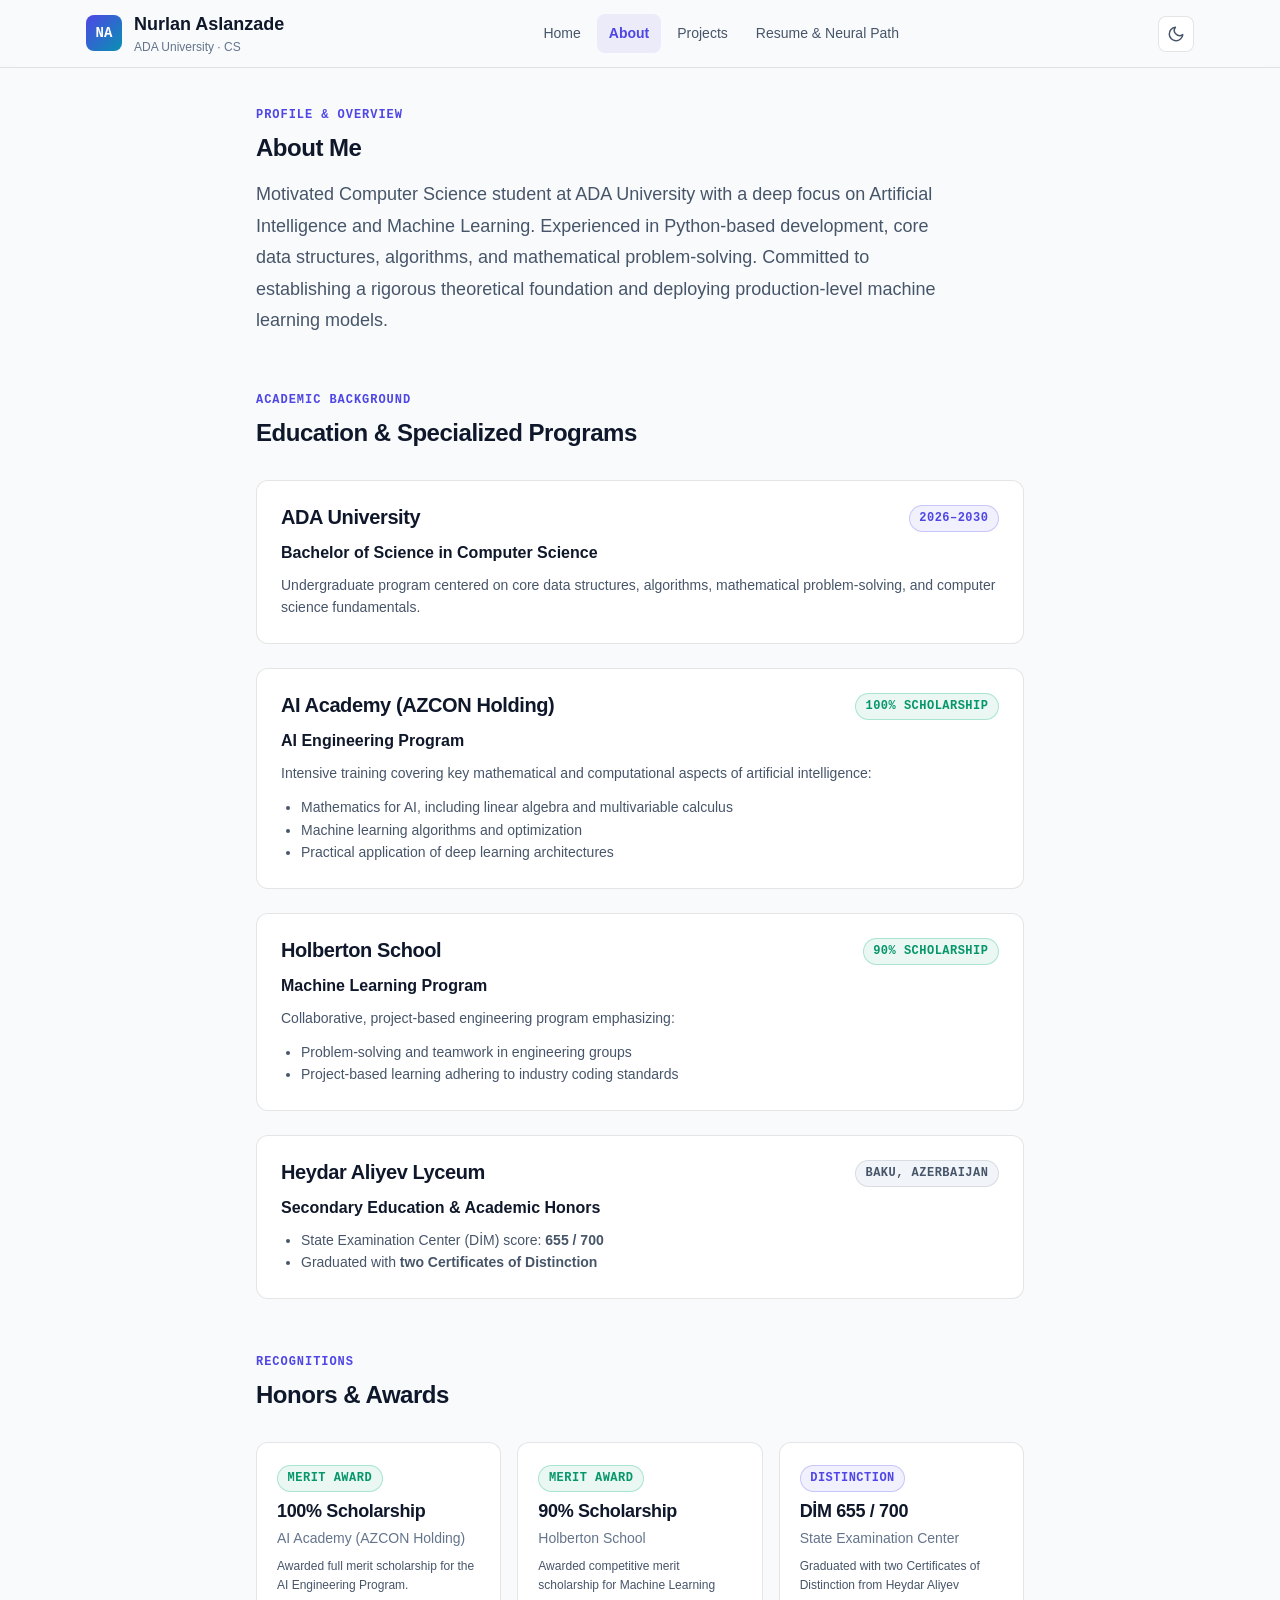
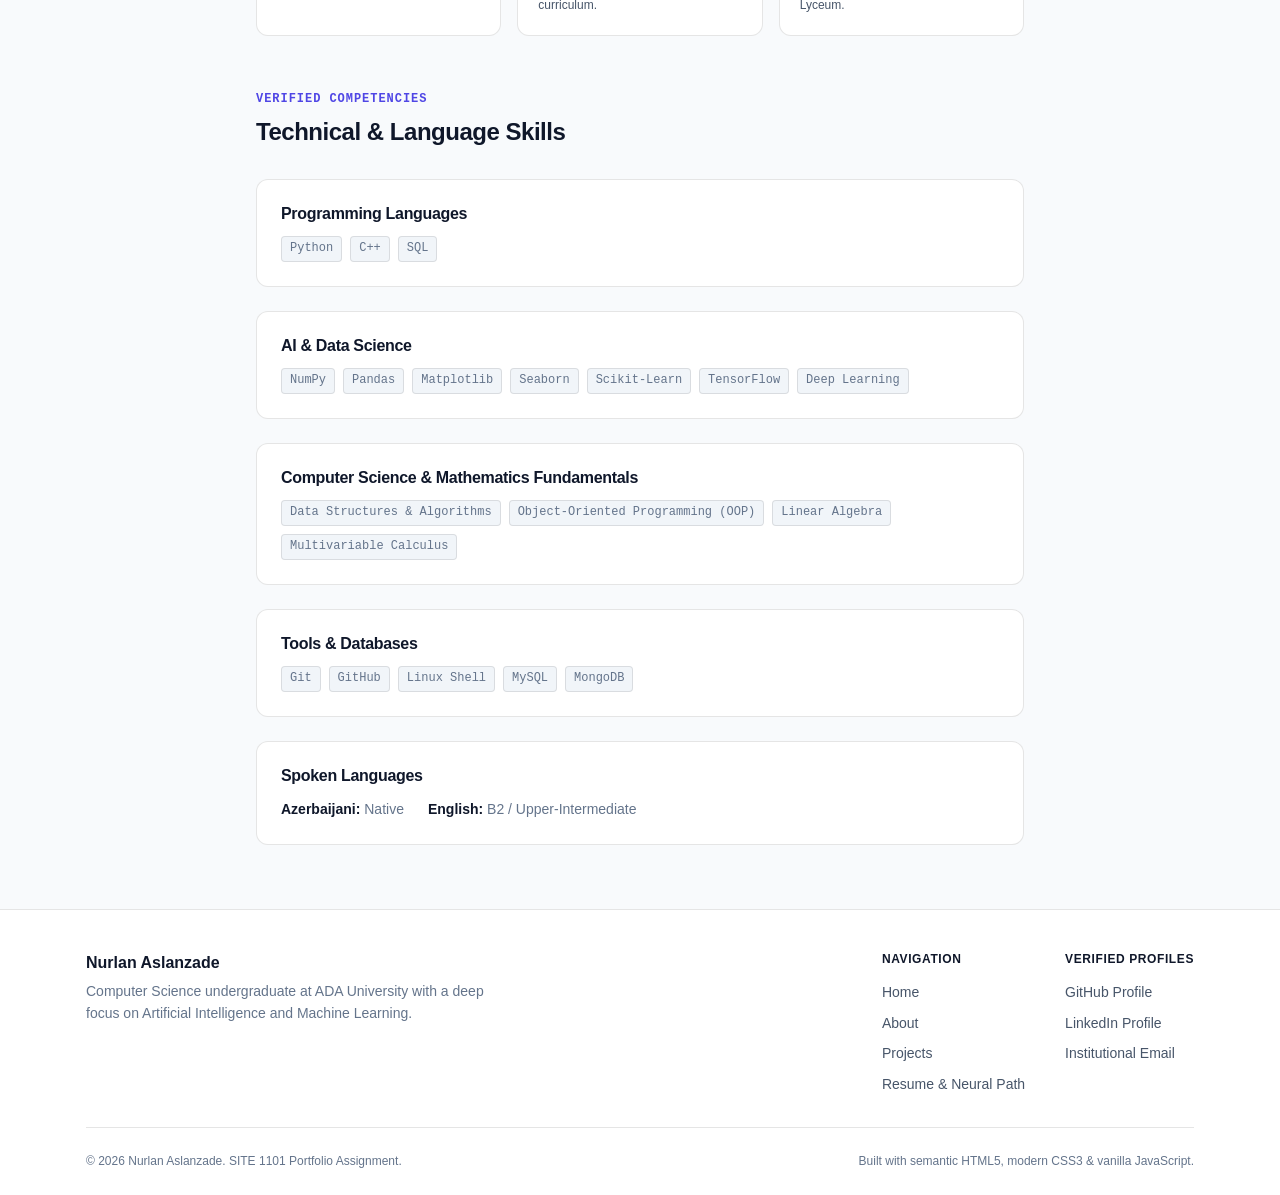
==== about.html @ 22815654 "feat(milestone-1): scaffold project architecture, design tokens, data modules, and accessible resume" ====
<!DOCTYPE html>
<html lang="en">
<head>
  <meta charset="UTF-8">
  <meta name="viewport" content="width=device-width, initial-scale=1.0">
  <meta name="description" content="Academic background, education, scholarships, and skills of Nurlan Aslanzade - Computer Science Student at ADA University.">
  <title>About | Nurlan Aslanzade</title>

  <!-- Core Stylesheets -->
  <link rel="stylesheet" href="./assets/css/variables.css">
  <link rel="stylesheet" href="./assets/css/reset.css">
  <link rel="stylesheet" href="./assets/css/global.css">
  <link rel="stylesheet" href="./assets/css/components.css">
  <link rel="stylesheet" href="./assets/css/responsive.css">
</head>
<body>
  <a href="#main-content" class="skip-link">Skip to main content</a>

  <!-- Global Header -->
  <header class="site-header">
    <div class="container header-inner">
      <a href="./index.html" class="brand-link" aria-label="Nurlan Aslanzade Home">
        <span class="brand-monogram" aria-hidden="true">NA</span>
        <div class="brand-meta">
          <span>Nurlan Aslanzade</span>
          <span class="brand-title">ADA University · CS</span>
        </div>
      </a>

      <nav id="site-nav" class="site-nav" aria-label="Primary navigation">
        <ul class="nav-list">
          <li><a href="./index.html" class="nav-link">Home</a></li>
          <li><a href="./about.html" class="nav-link">About</a></li>
          <li><a href="./projects.html" class="nav-link">Projects</a></li>
          <li><a href="./resume-game.html" class="nav-link">Resume & Neural Path</a></li>
        </ul>
      </nav>

      <div class="header-actions">
        <button id="theme-toggle" class="icon-btn" aria-label="Switch to light theme" title="Switch theme">
          <svg width="18" height="18" viewBox="0 0 24 24" fill="none" stroke="currentColor" stroke-width="2" stroke-linecap="round" stroke-linejoin="round" aria-hidden="true"><circle cx="12" cy="12" r="5"></circle><line x1="12" y1="1" x2="12" y2="3"></line><line x1="12" y1="21" x2="12" y2="23"></line><line x1="4.22" y1="4.22" x2="5.64" y2="5.64"></line><line x1="18.36" y1="18.36" x2="19.78" y2="19.78"></line><line x1="1" y1="12" x2="3" y2="12"></line><line x1="21" y1="12" x2="23" y2="12"></line><line x1="4.22" y1="19.78" x2="5.64" y2="18.36"></line><line x1="18.36" y1="5.64" x2="19.78" y2="4.22"></line></svg>
        </button>
        <button id="nav-toggle" class="icon-btn nav-toggle" aria-expanded="false" aria-controls="site-nav" aria-label="Toggle navigation menu">
          <svg width="20" height="20" viewBox="0 0 24 24" fill="none" stroke="currentColor" stroke-width="2" stroke-linecap="round" stroke-linejoin="round" aria-hidden="true"><line x1="3" y1="12" x2="21" y2="12"></line><line x1="3" y1="6" x2="21" y2="6"></line><line x1="3" y1="18" x2="21" y2="18"></line></svg>
        </button>
      </div>
    </div>
  </header>

  <!-- Main Content -->
  <main id="main-content" class="page-main">
    <div class="container container-narrow">

      <!-- Section: Biography & Narrative -->
      <section class="section-header">
        <span class="section-tag">Profile &amp; Overview</span>
        <h1 class="section-title">About Me</h1>
        <p class="section-desc" style="font-size: var(--font-size-lg); line-height: var(--line-height-relaxed); margin-top: var(--space-4);">
          Motivated Computer Science student at ADA University with a deep focus on Artificial Intelligence and Machine Learning. Experienced in Python-based development, core data structures, algorithms, and mathematical problem-solving. Committed to establishing a rigorous theoretical foundation and deploying production-level machine learning models.
        </p>
      </section>

      <!-- Section: Education -->
      <section style="margin-top: var(--space-12);">
        <div class="section-header">
          <span class="section-tag">Academic Background</span>
          <h2 class="section-title">Education &amp; Specialized Programs</h2>
        </div>

        <div style="display: flex; flex-direction: column; gap: var(--space-6);">

          <article class="card">
            <div style="display: flex; justify-content: space-between; align-items: flex-start; flex-wrap: wrap; gap: var(--space-2); margin-bottom: var(--space-2);">
              <h3 style="font-size: var(--font-size-xl);">ADA University</h3>
              <span class="badge badge-accent">2026–2030</span>
            </div>
            <p style="color: var(--color-text-primary); font-weight: 600; margin-bottom: var(--space-2);">
              Bachelor of Science in Computer Science
            </p>
            <p style="font-size: var(--font-size-sm);">
              Undergraduate program centered on core data structures, algorithms, mathematical problem-solving, and computer science fundamentals.
            </p>
          </article>

          <article class="card">
            <div style="display: flex; justify-content: space-between; align-items: flex-start; flex-wrap: wrap; gap: var(--space-2); margin-bottom: var(--space-2);">
              <h3 style="font-size: var(--font-size-xl);">AI Academy (AZCON Holding)</h3>
              <span class="badge badge-success">100% Scholarship</span>
            </div>
            <p style="color: var(--color-text-primary); font-weight: 600; margin-bottom: var(--space-2);">
              AI Engineering Program
            </p>
            <p style="font-size: var(--font-size-sm); margin-bottom: var(--space-3);">
              Intensive training covering key mathematical and computational aspects of artificial intelligence:
            </p>
            <ul style="padding-left: var(--space-5); list-style: disc; font-size: var(--font-size-sm); color: var(--color-text-secondary); line-height: 1.6;">
              <li>Mathematics for AI, including linear algebra and multivariable calculus</li>
              <li>Machine learning algorithms and optimization</li>
              <li>Practical application of deep learning architectures</li>
            </ul>
          </article>

          <article class="card">
            <div style="display: flex; justify-content: space-between; align-items: flex-start; flex-wrap: wrap; gap: var(--space-2); margin-bottom: var(--space-2);">
              <h3 style="font-size: var(--font-size-xl);">Holberton School</h3>
              <span class="badge badge-success">90% Scholarship</span>
            </div>
            <p style="color: var(--color-text-primary); font-weight: 600; margin-bottom: var(--space-2);">
              Machine Learning Program
            </p>
            <p style="font-size: var(--font-size-sm); margin-bottom: var(--space-3);">
              Collaborative, project-based engineering program emphasizing:
            </p>
            <ul style="padding-left: var(--space-5); list-style: disc; font-size: var(--font-size-sm); color: var(--color-text-secondary); line-height: 1.6;">
              <li>Problem-solving and teamwork in engineering groups</li>
              <li>Project-based learning adhering to industry coding standards</li>
            </ul>
          </article>

          <article class="card">
            <div style="display: flex; justify-content: space-between; align-items: flex-start; flex-wrap: wrap; gap: var(--space-2); margin-bottom: var(--space-2);">
              <h3 style="font-size: var(--font-size-xl);">Heydar Aliyev Lyceum</h3>
              <span class="badge">Baku, Azerbaijan</span>
            </div>
            <p style="color: var(--color-text-primary); font-weight: 600; margin-bottom: var(--space-2);">
              Secondary Education &amp; Academic Honors
            </p>
            <ul style="padding-left: var(--space-5); list-style: disc; font-size: var(--font-size-sm); color: var(--color-text-secondary); line-height: 1.6;">
              <li>State Examination Center (DİM) score: <strong>655 / 700</strong></li>
              <li>Graduated with <strong>two Certificates of Distinction</strong></li>
            </ul>
          </article>

        </div>
      </section>

      <!-- Section: Honors & Awards -->
      <section id="honors" style="margin-top: var(--space-12);">
        <div class="section-header">
          <span class="section-tag">Recognitions</span>
          <h2 class="section-title">Honors &amp; Awards</h2>
        </div>

        <div style="display: grid; grid-template-columns: repeat(auto-fit, minmax(240px, 1fr)); gap: var(--space-4);">
          
          <div class="card" style="padding: var(--space-5);">
            <span class="badge badge-success" style="margin-bottom: var(--space-2);">Merit Award</span>
            <h4 style="margin-bottom: var(--space-1);">100% Scholarship</h4>
            <p style="font-size: var(--font-size-sm); color: var(--color-text-muted);">AI Academy (AZCON Holding)</p>
            <p style="font-size: var(--font-size-xs); margin-top: var(--space-2);">Awarded full merit scholarship for the AI Engineering Program.</p>
          </div>

          <div class="card" style="padding: var(--space-5);">
            <span class="badge badge-success" style="margin-bottom: var(--space-2);">Merit Award</span>
            <h4 style="margin-bottom: var(--space-1);">90% Scholarship</h4>
            <p style="font-size: var(--font-size-sm); color: var(--color-text-muted);">Holberton School</p>
            <p style="font-size: var(--font-size-xs); margin-top: var(--space-2);">Awarded competitive merit scholarship for Machine Learning curriculum.</p>
          </div>

          <div class="card" style="padding: var(--space-5);">
            <span class="badge badge-accent" style="margin-bottom: var(--space-2);">Distinction</span>
            <h4 style="margin-bottom: var(--space-1);">DİM 655 / 700</h4>
            <p style="font-size: var(--font-size-sm); color: var(--color-text-muted);">State Examination Center</p>
            <p style="font-size: var(--font-size-xs); margin-top: var(--space-2);">Graduated with two Certificates of Distinction from Heydar Aliyev Lyceum.</p>
          </div>

        </div>
      </section>

      <!-- Section: Technical Skills -->
      <section style="margin-top: var(--space-12);">
        <div class="section-header">
          <span class="section-tag">Verified Competencies</span>
          <h2 class="section-title">Technical &amp; Language Skills</h2>
        </div>

        <div style="display: flex; flex-direction: column; gap: var(--space-6);">

          <div class="card">
            <h4 style="margin-bottom: var(--space-3); font-size: var(--font-size-base);">Programming Languages</h4>
            <div class="tag-list">
              <span class="tech-tag">Python</span>
              <span class="tech-tag">C++</span>
              <span class="tech-tag">SQL</span>
            </div>
          </div>

          <div class="card">
            <h4 style="margin-bottom: var(--space-3); font-size: var(--font-size-base);">AI &amp; Data Science</h4>
            <div class="tag-list">
              <span class="tech-tag">NumPy</span>
              <span class="tech-tag">Pandas</span>
              <span class="tech-tag">Matplotlib</span>
              <span class="tech-tag">Seaborn</span>
              <span class="tech-tag">Scikit-Learn</span>
              <span class="tech-tag">TensorFlow</span>
              <span class="tech-tag">Deep Learning</span>
            </div>
          </div>

          <div class="card">
            <h4 style="margin-bottom: var(--space-3); font-size: var(--font-size-base);">Computer Science &amp; Mathematics Fundamentals</h4>
            <div class="tag-list">
              <span class="tech-tag">Data Structures &amp; Algorithms</span>
              <span class="tech-tag">Object-Oriented Programming (OOP)</span>
              <span class="tech-tag">Linear Algebra</span>
              <span class="tech-tag">Multivariable Calculus</span>
            </div>
          </div>

          <div class="card">
            <h4 style="margin-bottom: var(--space-3); font-size: var(--font-size-base);">Tools &amp; Databases</h4>
            <div class="tag-list">
              <span class="tech-tag">Git</span>
              <span class="tech-tag">GitHub</span>
              <span class="tech-tag">Linux Shell</span>
              <span class="tech-tag">MySQL</span>
              <span class="tech-tag">MongoDB</span>
            </div>
          </div>

          <div class="card">
            <h4 style="margin-bottom: var(--space-3); font-size: var(--font-size-base);">Spoken Languages</h4>
            <div style="display: flex; gap: var(--space-6); flex-wrap: wrap; font-size: var(--font-size-sm);">
              <div>
                <strong>Azerbaijani:</strong> <span style="color: var(--color-text-muted);">Native</span>
              </div>
              <div>
                <strong>English:</strong> <span style="color: var(--color-text-muted);">B2 / Upper-Intermediate</span>
              </div>
            </div>
          </div>

        </div>
      </section>

    </div>
  </main>

  <!-- Global Footer -->
  <footer class="site-footer">
    <div class="container footer-inner">
      <div class="footer-top">
        <div class="footer-info">
          <div class="footer-author">Nurlan Aslanzade</div>
          <p class="footer-desc">
            Computer Science undergraduate at ADA University with a deep focus on Artificial Intelligence and Machine Learning.
          </p>
        </div>

        <div class="footer-links-group">
          <div>
            <div class="footer-heading">Navigation</div>
            <ul class="footer-links-list">
              <li><a href="./index.html" class="footer-link">Home</a></li>
              <li><a href="./about.html" class="footer-link">About</a></li>
              <li><a href="./projects.html" class="footer-link">Projects</a></li>
              <li><a href="./resume-game.html" class="footer-link">Resume & Neural Path</a></li>
            </ul>
          </div>

          <div>
            <div class="footer-heading">Verified Profiles</div>
            <ul class="footer-links-list">
              <li><a href="https://github.com/NurlanAslnzade" target="_blank" rel="noopener noreferrer" class="footer-link">GitHub Profile</a></li>
              <li><a href="https://linkedin.com/in/nurlanaslanzada/" target="_blank" rel="noopener noreferrer" class="footer-link">LinkedIn Profile</a></li>
              <li><a href="mailto:naslanzada27244@ada.edu.az" class="footer-link">Institutional Email</a></li>
            </ul>
          </div>
        </div>
      </div>

      <div class="footer-bottom">
        <div>
          &copy; <span id="current-year"></span> Nurlan Aslanzade. SITE 1101 Portfolio Assignment.
        </div>
        <div>
          Built with semantic HTML5, modern CSS3 &amp; vanilla JavaScript.
        </div>
      </div>
    </div>
  </footer>

  <!-- Core Scripts -->
  <script type="module" src="./assets/js/main.js"></script>
</body>
</html>
---- assets/css/variables.css ----
/**
 * variables.css - Design Tokens & Theme Variables
 * Personal Portfolio - Nurlan Aslanzade (SITE 1101)
 */

:root {
  /* Color Palette - Dark Theme (Default) */
  --color-bg: #0B0F19;
  --color-surface: #111827;
  --color-surface-elevated: #1F2937;
  --color-surface-hover: #283347;
  --color-border: rgba(255, 255, 255, 0.08);
  --color-border-hover: rgba(255, 255, 255, 0.2);

  --color-text-primary: #F9FAFB;
  --color-text-secondary: #9CA3AF;
  --color-text-muted: #6B7280;

  --color-accent: #6366F1;
  --color-accent-hover: #4F46E5;
  --color-accent-subtle: rgba(99, 102, 241, 0.12);
  --color-accent-glow: rgba(99, 102, 241, 0.25);

  --color-cyan: #06B6D4;
  --color-cyan-subtle: rgba(6, 182, 212, 0.12);

  --color-success: #10B981;
  --color-success-subtle: rgba(16, 185, 129, 0.12);

  --color-warning: #F59E0B;
  --color-warning-subtle: rgba(245, 158, 11, 0.12);

  /* Typography System */
  --font-sans: -apple-system, BlinkMacSystemFont, "Segoe UI", Roboto, "Helvetica Neue", Arial, sans-serif;
  --font-mono: ui-monospace, SFMono-Regular, "SF Mono", Menlo, Consolas, "Liberation Mono", monospace;

  --font-size-xs: 0.75rem;    /* 12px */
  --font-size-sm: 0.875rem;   /* 14px */
  --font-size-base: 1rem;     /* 16px */
  --font-size-lg: 1.125rem;   /* 18px */
  --font-size-xl: 1.25rem;    /* 20px */
  --font-size-2xl: 1.5rem;    /* 24px */
  --font-size-3xl: 1.875rem;  /* 30px */
  --font-size-hero: clamp(2rem, 4vw + 1rem, 3.25rem);

  --line-height-tight: 1.25;
  --line-height-normal: 1.6;
  --line-height-relaxed: 1.75;

  /* Spacing Scale */
  --space-1: 0.25rem;
  --space-2: 0.5rem;
  --space-3: 0.75rem;
  --space-4: 1rem;
  --space-5: 1.25rem;
  --space-6: 1.5rem;
  --space-8: 2rem;
  --space-10: 2.5rem;
  --space-12: 3rem;
  --space-16: 4rem;

  /* Layout Boundaries */
  --container-max-width: 1140px;
  --container-narrow-width: 800px;
  --header-height: 4.25rem;

  /* Borders & Radius */
  --radius-sm: 4px;
  --radius-md: 8px;
  --radius-lg: 12px;
  --radius-full: 9999px;

  /* Shadows & Elevations */
  --shadow-sm: 0 1px 2px 0 rgba(0, 0, 0, 0.3);
  --shadow-md: 0 4px 6px -1px rgba(0, 0, 0, 0.4), 0 2px 4px -2px rgba(0, 0, 0, 0.3);
  --shadow-lg: 0 10px 15px -3px rgba(0, 0, 0, 0.5), 0 4px 6px -4px rgba(0, 0, 0, 0.4);

  /* Transitions */
  --transition-fast: 150ms ease;
  --transition-normal: 250ms ease;

  /* Accessibility Focus Ring */
  --focus-ring: 2px solid var(--color-accent);
  --focus-ring-offset: 2px;
}

/* Light Theme Override */
[data-theme="light"] {
  --color-bg: #F8FAFC;
  --color-surface: #FFFFFF;
  --color-surface-elevated: #F1F5F9;
  --color-surface-hover: #E2E8F0;
  --color-border: rgba(0, 0, 0, 0.1);
  --color-border-hover: rgba(0, 0, 0, 0.2);

  --color-text-primary: #0F172A;
  --color-text-secondary: #475569;
  --color-text-muted: #64748B;

  --color-accent: #4F46E5;
  --color-accent-hover: #4338CA;
  --color-accent-subtle: rgba(79, 70, 229, 0.08);
  --color-accent-glow: rgba(79, 70, 229, 0.15);

  --color-cyan: #0891B2;
  --color-cyan-subtle: rgba(8, 145, 178, 0.08);

  --color-success: #059669;
  --color-success-subtle: rgba(5, 150, 105, 0.08);

  --color-warning: #D97706;
  --color-warning-subtle: rgba(217, 119, 6, 0.08);

  --shadow-sm: 0 1px 2px 0 rgba(0, 0, 0, 0.05);
  --shadow-md: 0 4px 6px -1px rgba(0, 0, 0, 0.08), 0 2px 4px -2px rgba(0, 0, 0, 0.04);
  --shadow-lg: 0 10px 15px -3px rgba(0, 0, 0, 0.1), 0 4px 6px -4px rgba(0, 0, 0, 0.05);
}
---- assets/css/global.css ----
/**
 * global.css - Layout Shell, Typography, Header, Footer & Global Styles
 */

/* Skip Link for Accessibility */
.skip-link {
  position: absolute;
  top: -100px;
  left: var(--space-4);
  background: var(--color-accent);
  color: #FFFFFF;
  padding: var(--space-2) var(--space-4);
  border-radius: var(--radius-md);
  font-weight: 600;
  z-index: 1000;
  transition: top var(--transition-fast);
}

.skip-link:focus {
  top: var(--space-4);
}

/* Base Typography */
h1, h2, h3, h4, h5, h6 {
  color: var(--color-text-primary);
  line-height: var(--line-height-tight);
  font-weight: 700;
  letter-spacing: -0.02em;
}

h1 { font-size: var(--font-size-3xl); }
h2 { font-size: var(--font-size-2xl); }
h3 { font-size: var(--font-size-xl); }
h4 { font-size: var(--font-size-lg); }

p {
  color: var(--color-text-secondary);
  line-height: var(--line-height-normal);
}

code, pre {
  font-family: var(--font-mono);
}

/* Layout Containers */
.container {
  width: 100%;
  max-width: var(--container-max-width);
  margin-left: auto;
  margin-right: auto;
  padding-left: var(--space-4);
  padding-right: var(--space-4);
}

.container-narrow {
  max-width: var(--container-narrow-width);
}

.page-main {
  min-height: calc(100vh - var(--header-height) - 180px);
  padding-top: var(--space-8);
  padding-bottom: var(--space-16);
}

/* Global Site Header */
.site-header {
  position: sticky;
  top: 0;
  height: var(--header-height);
  background-color: rgba(11, 15, 25, 0.85);
  backdrop-filter: blur(12px);
  -webkit-backdrop-filter: blur(12px);
  border-bottom: 1px solid var(--color-border);
  z-index: 100;
  transition: background-color var(--transition-normal), border-color var(--transition-normal);
}

[data-theme="light"] .site-header {
  background-color: rgba(248, 250, 252, 0.85);
}

.header-inner {
  display: flex;
  align-items: center;
  justify-content: space-between;
  height: 100%;
}

.brand-link {
  display: flex;
  align-items: center;
  gap: var(--space-3);
  font-weight: 700;
  font-size: var(--font-size-lg);
  color: var(--color-text-primary);
}

.brand-monogram {
  display: inline-flex;
  align-items: center;
  justify-content: center;
  width: 2.25rem;
  height: 2.25rem;
  border-radius: var(--radius-md);
  background: linear-gradient(135deg, var(--color-accent), var(--color-cyan));
  color: #FFFFFF;
  font-weight: 800;
  font-size: var(--font-size-sm);
  font-family: var(--font-mono);
}

.brand-meta {
  display: flex;
  flex-direction: column;
}

.brand-title {
  font-size: var(--font-size-xs);
  color: var(--color-text-muted);
  font-weight: 500;
}

/* Navigation Links */
.site-nav {
  display: flex;
  align-items: center;
}

.nav-list {
  display: flex;
  align-items: center;
  gap: var(--space-1);
}

.nav-link {
  display: inline-flex;
  align-items: center;
  padding: var(--space-2) var(--space-3);
  border-radius: var(--radius-md);
  font-size: var(--font-size-sm);
  font-weight: 500;
  color: var(--color-text-secondary);
  transition: color var(--transition-fast), background-color var(--transition-fast);
}

.nav-link:hover {
  color: var(--color-text-primary);
  background-color: var(--color-surface-hover);
}

.nav-link[aria-current="page"] {
  color: var(--color-accent);
  background-color: var(--color-accent-subtle);
  font-weight: 600;
}

/* Header Utilities */
.header-actions {
  display: flex;
  align-items: center;
  gap: var(--space-2);
}

.icon-btn {
  display: inline-flex;
  align-items: center;
  justify-content: center;
  width: 2.25rem;
  height: 2.25rem;
  border-radius: var(--radius-md);
  border: 1px solid var(--color-border);
  color: var(--color-text-secondary);
  background-color: var(--color-surface);
  transition: background-color var(--transition-fast), border-color var(--transition-fast), color var(--transition-fast);
}

.icon-btn:hover {
  background-color: var(--color-surface-hover);
  color: var(--color-text-primary);
  border-color: var(--color-border-hover);
}

.nav-toggle {
  display: none; /* Visible only on mobile */
}

/* Global Footer */
.site-footer {
  border-top: 1px solid var(--color-border);
  background-color: var(--color-surface);
  padding: var(--space-10) 0 var(--space-6);
  font-size: var(--font-size-sm);
  color: var(--color-text-secondary);
}

.footer-inner {
  display: flex;
  flex-direction: column;
  gap: var(--space-8);
}

.footer-top {
  display: flex;
  justify-content: space-between;
  align-items: flex-start;
  flex-wrap: wrap;
  gap: var(--space-6);
}

.footer-info {
  max-width: 420px;
}

.footer-author {
  font-size: var(--font-size-base);
  font-weight: 600;
  color: var(--color-text-primary);
  margin-bottom: var(--space-1);
}

.footer-desc {
  font-size: var(--font-size-sm);
  color: var(--color-text-muted);
  line-height: var(--line-height-normal);
}

.footer-links-group {
  display: flex;
  gap: var(--space-10);
  flex-wrap: wrap;
}

.footer-heading {
  font-size: var(--font-size-xs);
  text-transform: uppercase;
  letter-spacing: 0.05em;
  color: var(--color-text-primary);
  margin-bottom: var(--space-3);
  font-weight: 600;
}

.footer-links-list {
  display: flex;
  flex-direction: column;
  gap: var(--space-2);
}

.footer-link {
  color: var(--color-text-secondary);
  transition: color var(--transition-fast);
}

.footer-link:hover {
  color: var(--color-accent);
}

.footer-bottom {
  display: flex;
  justify-content: space-between;
  align-items: center;
  flex-wrap: wrap;
  gap: var(--space-4);
  padding-top: var(--space-6);
  border-top: 1px solid var(--color-border);
  font-size: var(--font-size-xs);
  color: var(--color-text-muted);
}
---- assets/css/components.css ----
/**
 * components.css - Reusable UI Components
 */

/* Buttons */
.btn {
  display: inline-flex;
  align-items: center;
  justify-content: center;
  gap: var(--space-2);
  padding: 0.625rem 1.25rem;
  font-size: var(--font-size-sm);
  font-weight: 600;
  border-radius: var(--radius-md);
  border: 1px solid transparent;
  transition: all var(--transition-fast);
  text-decoration: none;
  cursor: pointer;
  white-space: nowrap;
}

.btn-primary {
  background-color: var(--color-accent);
  color: #FFFFFF;
}

.btn-primary:hover {
  background-color: var(--color-accent-hover);
  box-shadow: 0 0 16px var(--color-accent-glow);
}

.btn-secondary {
  background-color: var(--color-surface-elevated);
  border-color: var(--color-border);
  color: var(--color-text-primary);
}

.btn-secondary:hover {
  background-color: var(--color-surface-hover);
  border-color: var(--color-border-hover);
}

.btn-outline {
  background-color: transparent;
  border-color: var(--color-border);
  color: var(--color-text-primary);
}

.btn-outline:hover {
  border-color: var(--color-accent);
  color: var(--color-accent);
  background-color: var(--color-accent-subtle);
}

.btn-sm {
  padding: 0.375rem 0.75rem;
  font-size: var(--font-size-xs);
}

/* Badges & Pills */
.badge {
  display: inline-flex;
  align-items: center;
  gap: var(--space-1);
  padding: 0.2rem 0.6rem;
  border-radius: var(--radius-full);
  font-size: var(--font-size-xs);
  font-weight: 600;
  font-family: var(--font-mono);
  text-transform: uppercase;
  letter-spacing: 0.04em;
  background-color: var(--color-surface-elevated);
  color: var(--color-text-secondary);
  border: 1px solid var(--color-border);
}

.badge-accent {
  background-color: var(--color-accent-subtle);
  color: var(--color-accent);
  border-color: rgba(99, 102, 241, 0.3);
}

.badge-cyan {
  background-color: var(--color-cyan-subtle);
  color: var(--color-cyan);
  border-color: rgba(6, 182, 212, 0.3);
}

.badge-success {
  background-color: var(--color-success-subtle);
  color: var(--color-success);
  border-color: rgba(16, 185, 129, 0.3);
}

.badge-warning {
  background-color: var(--color-warning-subtle);
  color: var(--color-warning);
  border-color: rgba(245, 158, 11, 0.3);
}

/* Cards */
.card {
  background-color: var(--color-surface);
  border: 1px solid var(--color-border);
  border-radius: var(--radius-lg);
  padding: var(--space-6);
  transition: transform var(--transition-fast), border-color var(--transition-fast), box-shadow var(--transition-fast);
}

.card:hover {
  border-color: var(--color-border-hover);
  box-shadow: var(--shadow-md);
}

/* Section Header Structure */
.section-header {
  margin-bottom: var(--space-8);
}

.section-tag {
  display: inline-block;
  font-size: var(--font-size-xs);
  font-family: var(--font-mono);
  font-weight: 600;
  text-transform: uppercase;
  letter-spacing: 0.08em;
  color: var(--color-accent);
  margin-bottom: var(--space-2);
}

.section-title {
  font-size: var(--font-size-2xl);
  margin-bottom: var(--space-2);
}

.section-desc {
  font-size: var(--font-size-base);
  color: var(--color-text-secondary);
  max-width: 680px;
}

/* Information / Notice Box */
.notice-box {
  background-color: var(--color-surface-elevated);
  border-left: 3px solid var(--color-accent);
  padding: var(--space-4) var(--space-5);
  border-radius: 0 var(--radius-md) var(--radius-md) 0;
  margin-bottom: var(--space-6);
  font-size: var(--font-size-sm);
  color: var(--color-text-secondary);
}

.notice-box strong {
  color: var(--color-text-primary);
}

/* Tag Lists */
.tag-list {
  display: flex;
  flex-wrap: wrap;
  gap: var(--space-2);
}

.tech-tag {
  display: inline-flex;
  align-items: center;
  padding: 0.15rem 0.5rem;
  border-radius: var(--radius-sm);
  background-color: var(--color-surface-elevated);
  color: var(--color-text-muted);
  font-size: var(--font-size-xs);
  font-family: var(--font-mono);
  border: 1px solid var(--color-border);
}
---- assets/css/responsive.css ----
/**
 * responsive.css - Responsive Breakpoints & Mobile Drawer Styles
 */

/* Responsive Media Queries */

/* Tablet & Mobile (< 768px) */
@media (max-width: 768px) {
  :root {
    --header-height: 3.75rem;
  }

  .nav-toggle {
    display: inline-flex;
    align-items: center;
    justify-content: center;
  }

  /* Mobile Drawer */
  .site-nav {
    position: fixed;
    top: var(--header-height);
    left: 0;
    right: 0;
    bottom: 0;
    background-color: var(--color-bg);
    padding: var(--space-6) var(--space-4);
    display: flex;
    flex-direction: column;
    justify-content: flex-start;
    border-top: 1px solid var(--color-border);
    transform: translateY(-120%);
    opacity: 0;
    pointer-events: none;
    transition: transform var(--transition-normal), opacity var(--transition-normal);
    z-index: 99;
  }

  .site-nav.is-open {
    transform: translateY(0);
    opacity: 1;
    pointer-events: auto;
  }

  .nav-list {
    flex-direction: column;
    align-items: stretch;
    width: 100%;
    gap: var(--space-2);
  }

  .nav-link {
    padding: var(--space-3) var(--space-4);
    font-size: var(--font-size-base);
    width: 100%;
  }

  .footer-top {
    flex-direction: column;
  }

  .footer-links-group {
    width: 100%;
    justify-content: space-between;
  }

  .footer-bottom {
    flex-direction: column;
    align-items: flex-start;
  }
}

/* Reduced Motion Preference (Accessibility) */
@media (prefers-reduced-motion: reduce) {
  *,
  *::before,
  *::after {
    animation-duration: 0.01ms !important;
    animation-iteration-count: 1 !important;
    transition-duration: 0.01ms !important;
    scroll-behavior: auto !important;
  }
}
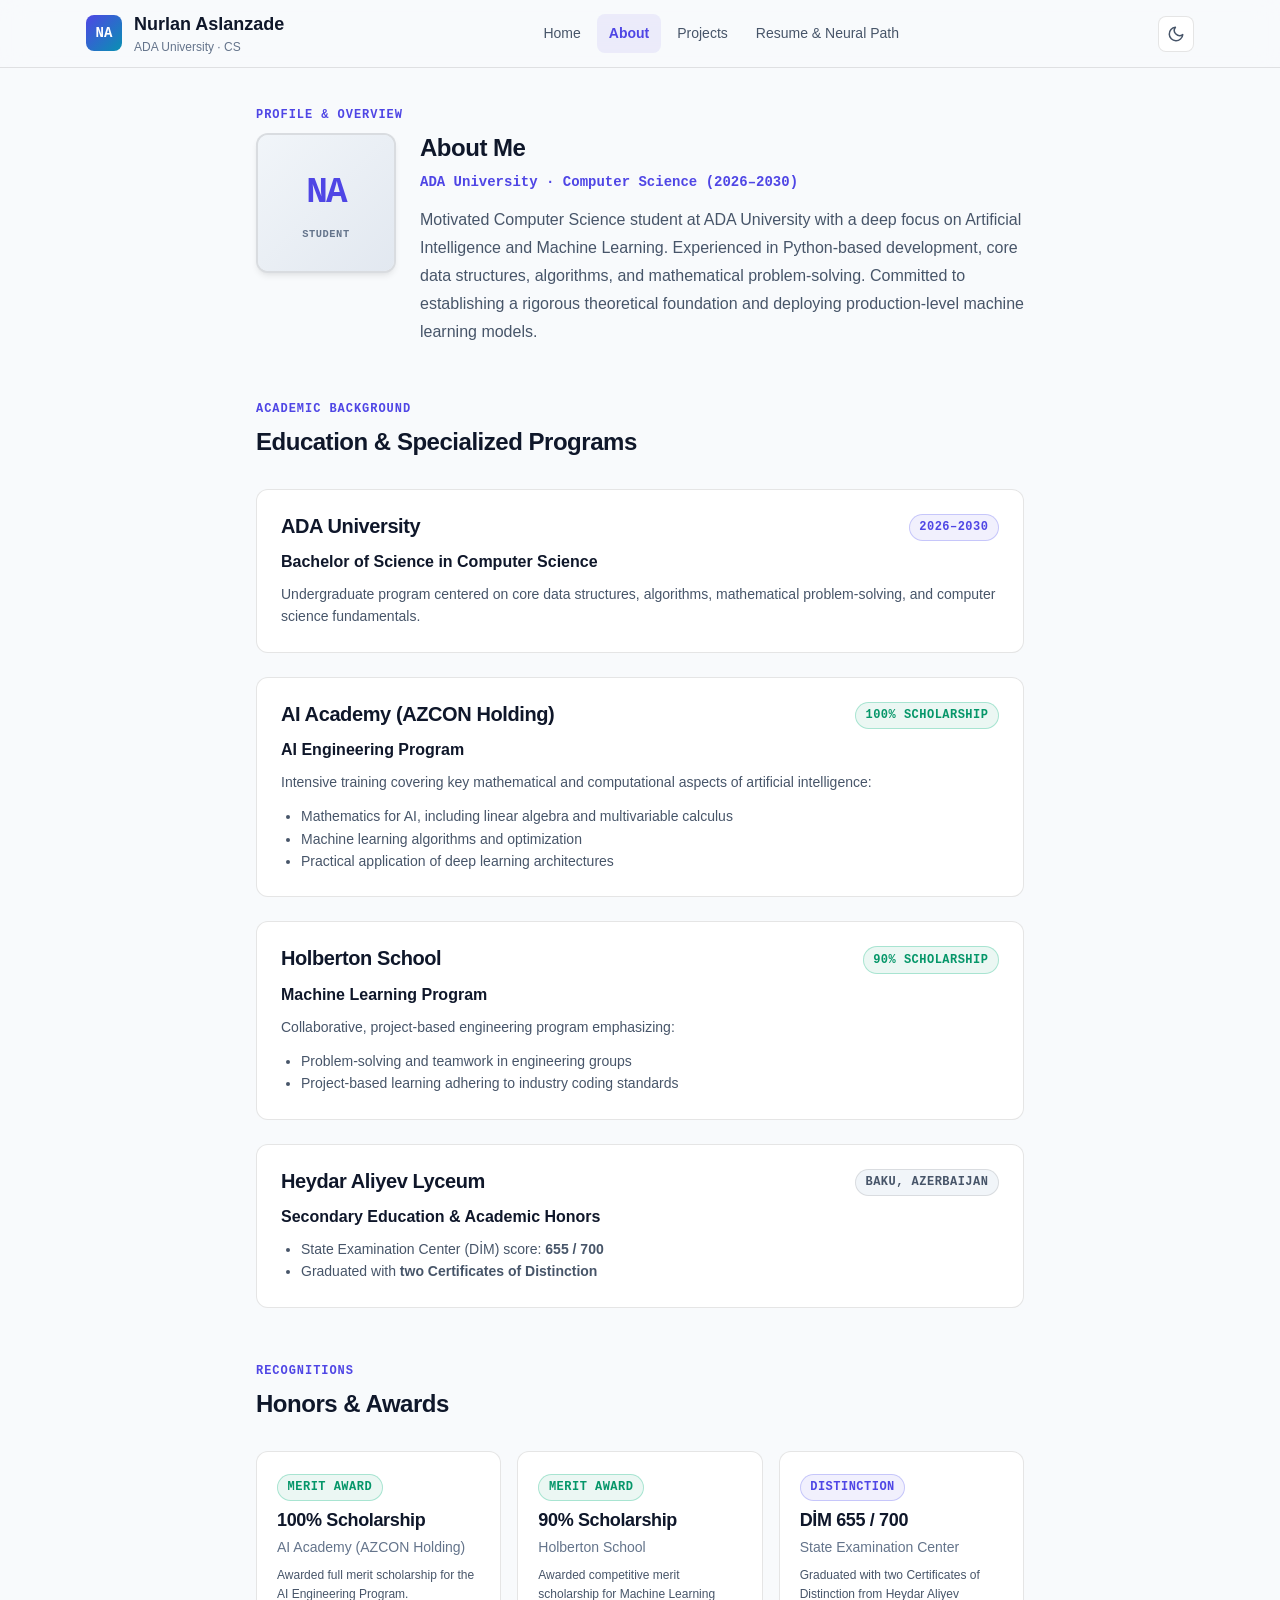
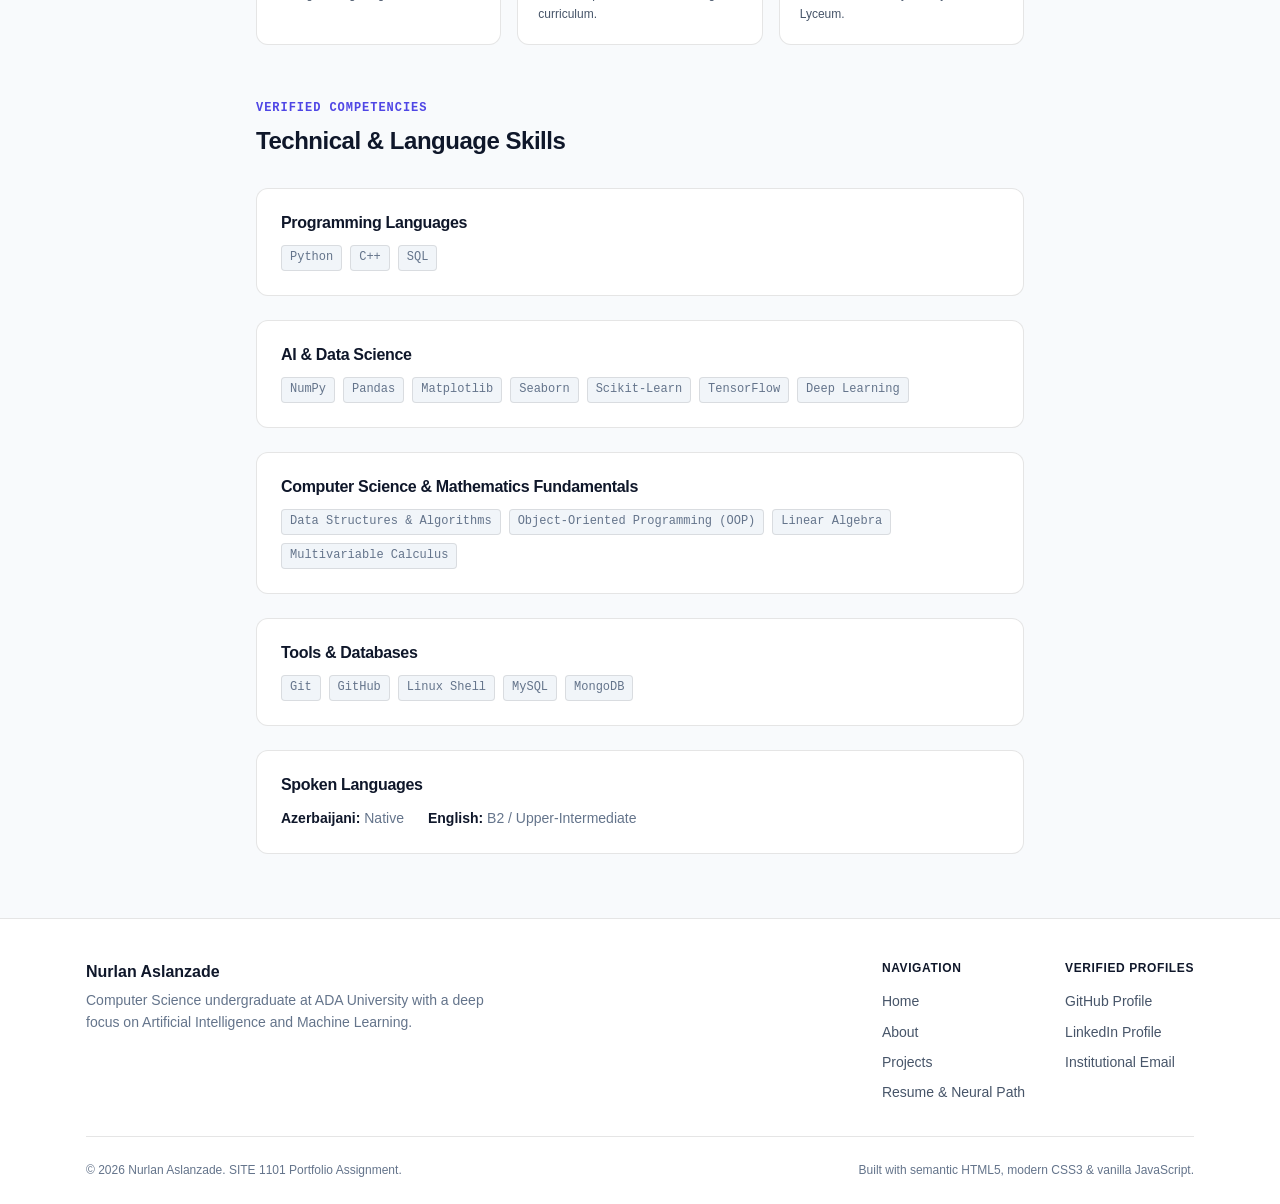
==== commit eec6bc4d: "feat(milestone-2): enrich portfolio content and restructure project showcase" ====
--- a/about.html
+++ b/about.html
@@ -54,10 +54,31 @@
       <!-- Section: Biography & Narrative -->
       <section class="section-header">
         <span class="section-tag">Profile &amp; Overview</span>
-        <h1 class="section-title">About Me</h1>
-        <p class="section-desc" style="font-size: var(--font-size-lg); line-height: var(--line-height-relaxed); margin-top: var(--space-4);">
-          Motivated Computer Science student at ADA University with a deep focus on Artificial Intelligence and Machine Learning. Experienced in Python-based development, core data structures, algorithms, and mathematical problem-solving. Committed to establishing a rigorous theoretical foundation and deploying production-level machine learning models.
-        </p>
+        <div class="profile-card-header">
+          <!-- Dedicated Profile Photograph Container -->
+          <div class="profile-avatar-frame" id="profile-avatar-container" role="img" aria-label="Nurlan Aslanzade Profile Representation">
+            <img src="./assets/images/profile.jpg"
+                 alt="Portrait of Nurlan Aslanzade"
+                 id="profile-avatar-img"
+                 class="profile-avatar-img"
+                 onload="this.style.display='block'; document.getElementById('profile-monogram-placeholder').style.display='none';"
+                 onerror="this.style.display='none'; document.getElementById('profile-monogram-placeholder').style.display='flex';">
+            <div id="profile-monogram-placeholder" class="profile-avatar-monogram" aria-hidden="true">
+              <span>NA</span>
+              <span class="profile-avatar-caption">Student</span>
+            </div>
+          </div>
+
+          <div style="flex: 1; min-width: 260px;">
+            <h1 class="section-title" style="margin-bottom: var(--space-2);">About Me</h1>
+            <p style="font-size: var(--font-size-sm); color: var(--color-accent); font-family: var(--font-mono); font-weight: 600; margin-bottom: var(--space-3);">
+              ADA University · Computer Science (2026–2030)
+            </p>
+            <p class="section-desc" style="font-size: var(--font-size-base); line-height: var(--line-height-relaxed);">
+              Motivated Computer Science student at ADA University with a deep focus on Artificial Intelligence and Machine Learning. Experienced in Python-based development, core data structures, algorithms, and mathematical problem-solving. Committed to establishing a rigorous theoretical foundation and deploying production-level machine learning models.
+            </p>
+          </div>
+        </div>
       </section>
 
       <!-- Section: Education -->
--- a/assets/css/components.css
+++ b/assets/css/components.css
@@ -172,3 +172,153 @@
   font-family: var(--font-mono);
   border: 1px solid var(--color-border);
 }
+
+/* Profile Photo Container (About Page) */
+.profile-card-header {
+  display: flex;
+  align-items: flex-start;
+  gap: var(--space-6);
+  flex-wrap: wrap;
+  margin-bottom: var(--space-6);
+}
+
+.profile-avatar-frame {
+  position: relative;
+  width: 140px;
+  height: 140px;
+  border-radius: var(--radius-lg);
+  overflow: hidden;
+  background-color: var(--color-surface-elevated);
+  border: 2px solid var(--color-border);
+  box-shadow: var(--shadow-md);
+  flex-shrink: 0;
+  display: flex;
+  align-items: center;
+  justify-content: center;
+}
+
+.profile-avatar-img {
+  width: 100%;
+  height: 100%;
+  object-fit: cover;
+  display: none; /* Displayed via onload script if image loads successfully */
+}
+
+.profile-avatar-monogram {
+  width: 100%;
+  height: 100%;
+  display: flex;
+  flex-direction: column;
+  align-items: center;
+  justify-content: center;
+  background: linear-gradient(135deg, var(--color-surface-elevated), var(--color-surface-hover));
+  color: var(--color-accent);
+  font-family: var(--font-mono);
+  font-weight: 800;
+  font-size: 2.25rem;
+  letter-spacing: -0.05em;
+  user-select: none;
+}
+
+.profile-avatar-caption {
+  font-size: 0.65rem;
+  font-family: var(--font-mono);
+  color: var(--color-text-muted);
+  text-transform: uppercase;
+  letter-spacing: 0.05em;
+  margin-top: var(--space-1);
+}
+
+/* Project Media & Screenshot Containers */
+.project-media-frame {
+  width: 100%;
+  aspect-ratio: 16 / 9;
+  background-color: var(--color-surface-elevated);
+  border: 1px solid var(--color-border);
+  border-radius: var(--radius-md);
+  overflow: hidden;
+  margin-bottom: var(--space-4);
+  position: relative;
+  display: flex;
+  align-items: center;
+  justify-content: center;
+}
+
+.project-media-img {
+  width: 100%;
+  height: 100%;
+  object-fit: cover;
+  display: none;
+}
+
+.project-media-placeholder {
+  width: 100%;
+  height: 100%;
+  display: flex;
+  flex-direction: column;
+  align-items: center;
+  justify-content: center;
+  gap: var(--space-2);
+  padding: var(--space-4);
+  text-align: center;
+  color: var(--color-text-muted);
+  background: linear-gradient(180deg, var(--color-surface-elevated), rgba(17, 24, 39, 0.6));
+}
+
+.project-media-placeholder svg {
+  color: var(--color-text-secondary);
+  opacity: 0.7;
+}
+
+.project-media-label {
+  font-size: var(--font-size-xs);
+  font-family: var(--font-mono);
+  color: var(--color-text-secondary);
+  font-weight: 600;
+}
+
+.project-media-subtext {
+  font-size: 0.7rem;
+  color: var(--color-text-muted);
+}
+
+/* Responsive Video Embed Container */
+.video-embed-container {
+  position: relative;
+  width: 100%;
+  padding-bottom: 56.25%; /* 16:9 Aspect Ratio */
+  height: 0;
+  overflow: hidden;
+  border-radius: var(--radius-md);
+  margin-top: var(--space-4);
+  margin-bottom: var(--space-4);
+  border: 1px solid var(--color-border);
+  background-color: #000000;
+}
+
+.video-embed-container iframe {
+  position: absolute;
+  top: 0;
+  left: 0;
+  width: 100%;
+  height: 100%;
+  border: 0;
+}
+
+/* Coursework Card Specifics */
+.card-coursework-primary {
+  border-left: 3px solid var(--color-accent);
+}
+
+.card-coursework-pending {
+  border-style: dashed;
+  background-color: rgba(17, 24, 39, 0.4);
+}
+
+/* Layout Section Spacing */
+.section-divider {
+  border: 0;
+  height: 1px;
+  background: var(--color-border);
+  margin: var(--space-12) 0;
+}
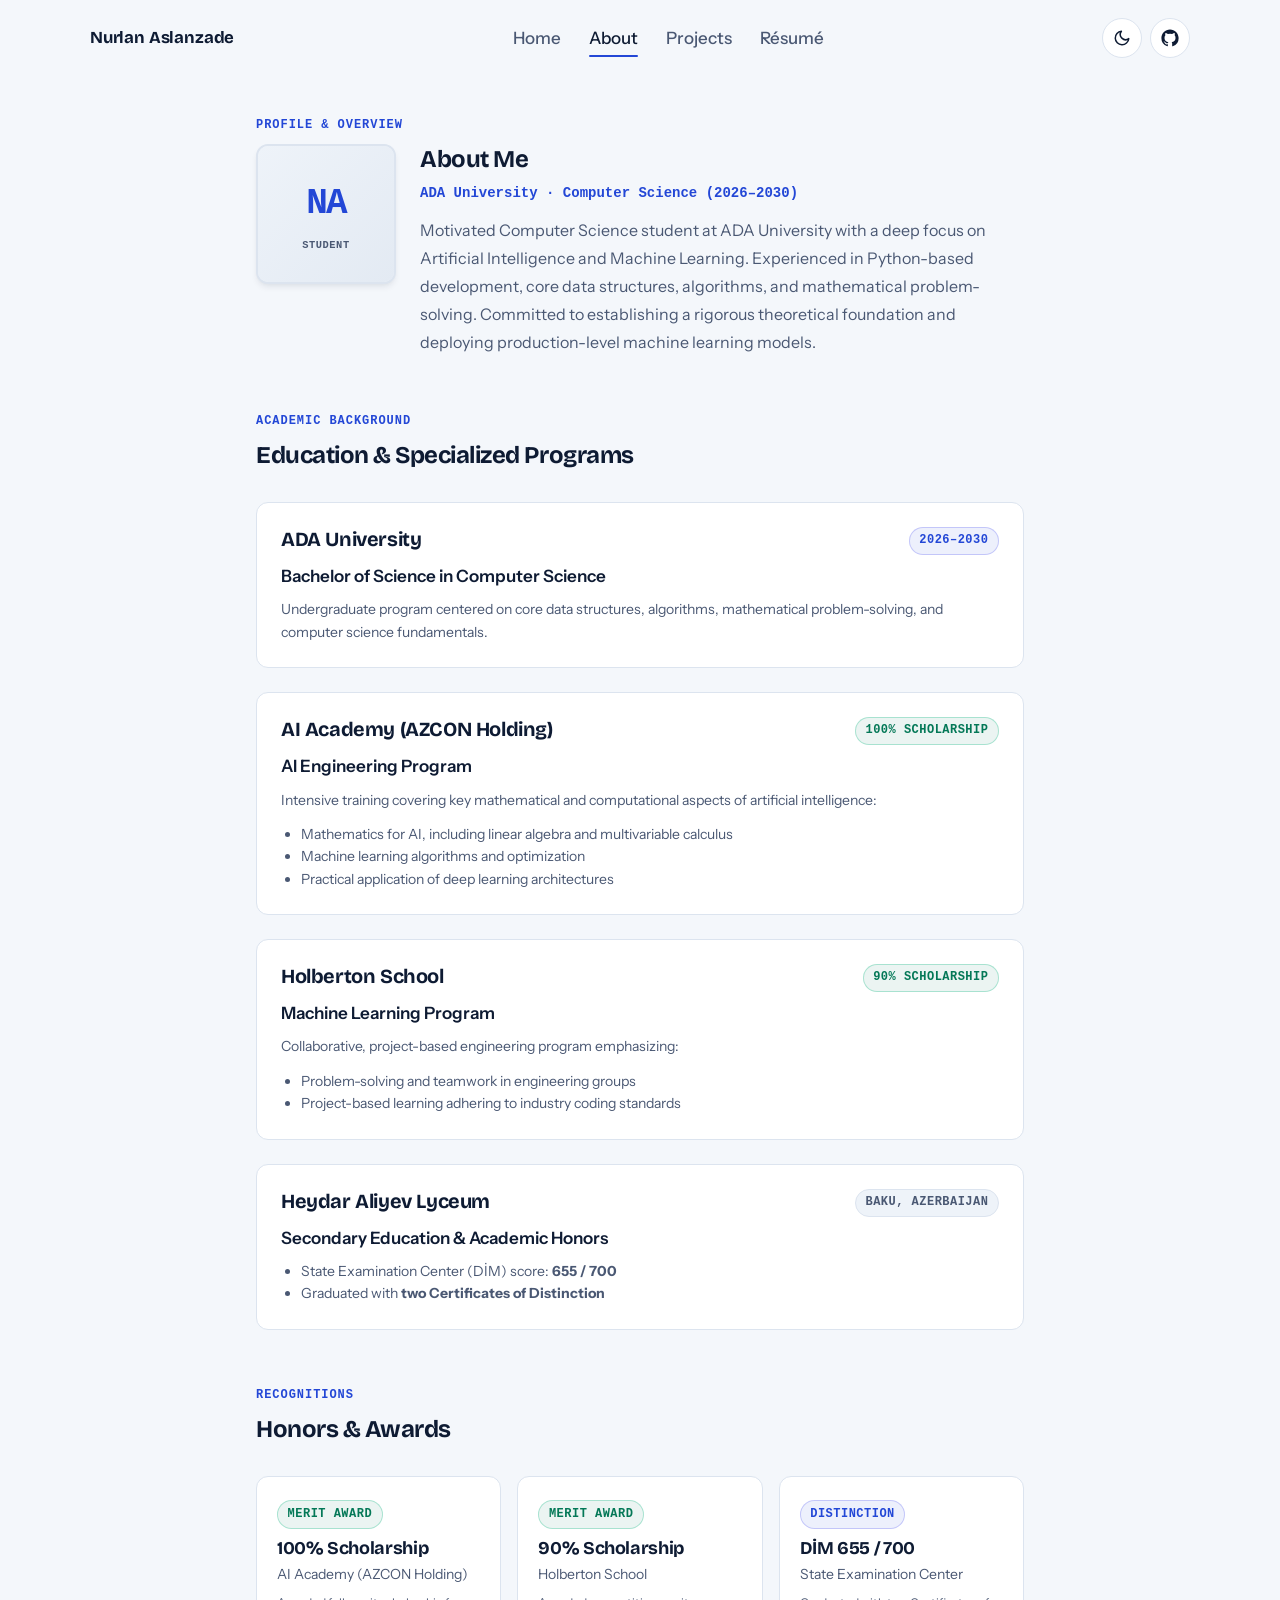
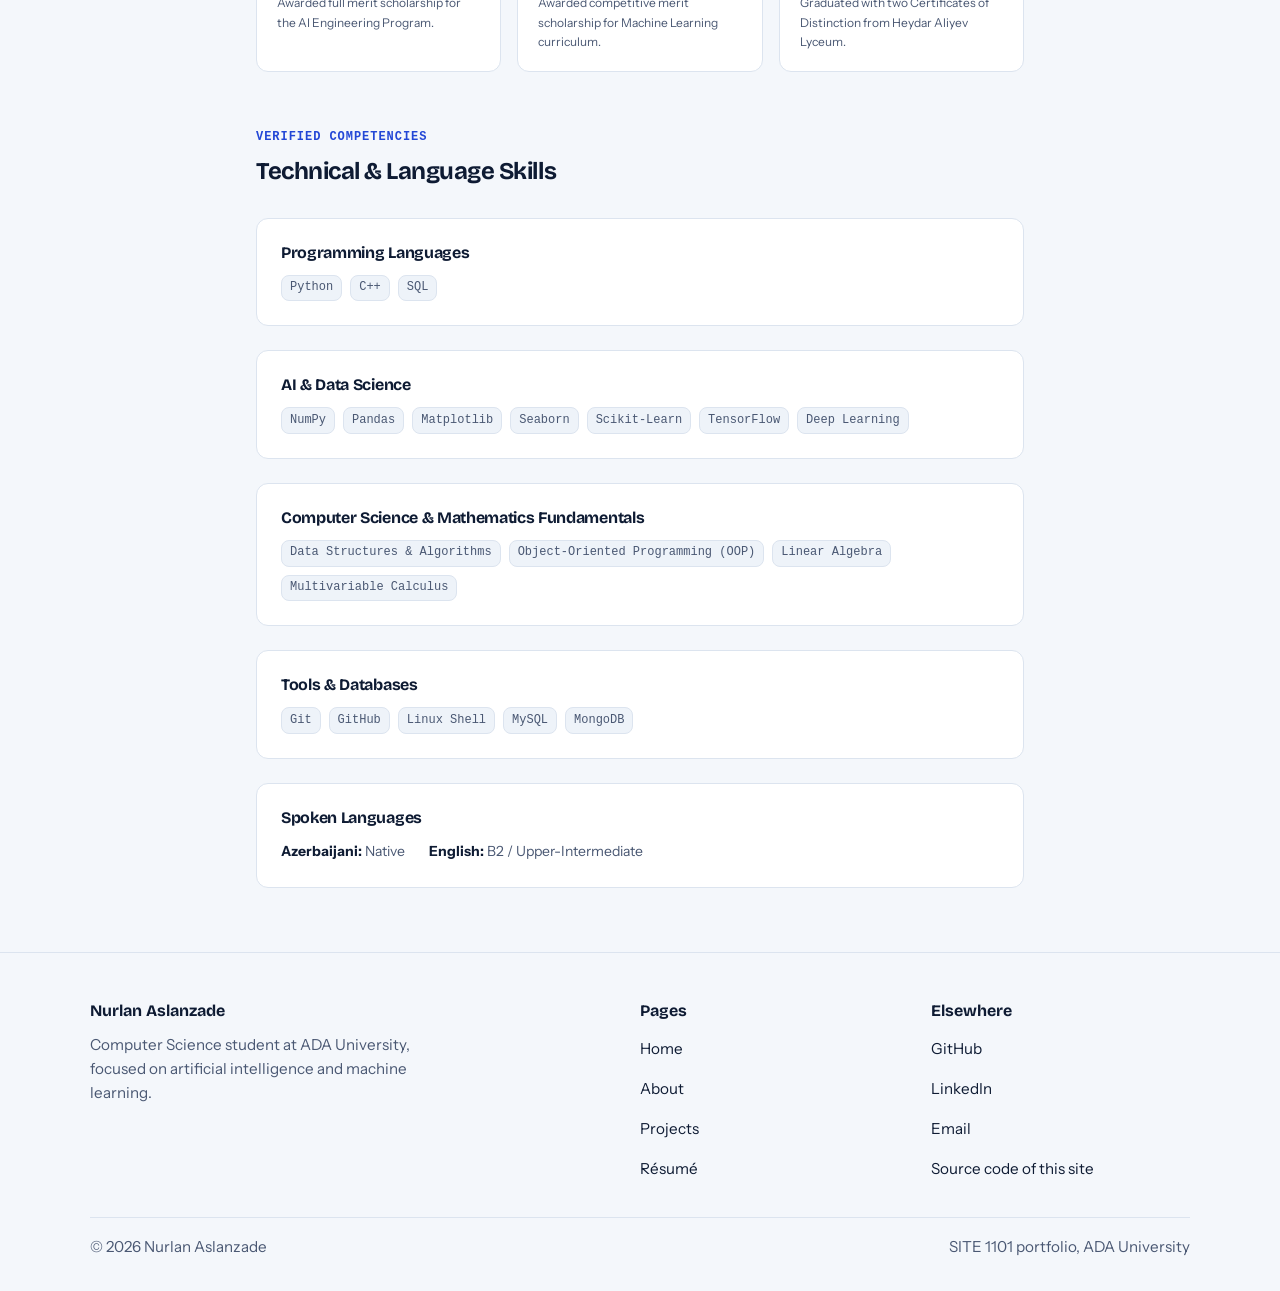
==== commit 9f7ba52f: "feat(design): Contour shared foundation — tokens, header, footer, motion system, favicon (M3) Co-Aut" ====
--- a/about.html
+++ b/about.html
@@ -6,42 +6,46 @@
   <meta name="description" content="Academic background, education, scholarships, and skills of Nurlan Aslanzade - Computer Science Student at ADA University.">
   <title>About | Nurlan Aslanzade</title>
 
+  <!-- Theme before first paint (no flash), JS flag, page-transition flag -->
+  <script>(function(){var r=document.documentElement,s=null;try{s=localStorage.getItem("portfolio_theme_preference")}catch(e){}r.setAttribute("data-theme",s==="dark"?"dark":"light");r.classList.add("js");try{if(sessionStorage.getItem("contour-hero-seen"))r.classList.add("hero-seen")}catch(e){}addEventListener("pagereveal",function(e){var t=e.viewTransition;r.dataset.vt=t?"on":"off";if(t)t.ready.catch(function(){r.dataset.vt="skipped"})})})();</script>
+  <!-- Page-transition opt-in must be inline: external CSS can arrive too late on uncached loads -->
+  <style>@media (prefers-reduced-motion: no-preference) { @view-transition { navigation: auto; } }</style>
+  <link rel="icon" href="./assets/images/favicon.svg" type="image/svg+xml">
+
+  <!-- Fonts: Bricolage Grotesque (headings), Instrument Sans (body) -->
+  <link rel="preconnect" href="https://fonts.googleapis.com">
+  <link rel="preconnect" href="https://fonts.gstatic.com" crossorigin>
+  <link href="https://fonts.googleapis.com/css2?family=Bricolage+Grotesque:opsz,wght@12..96,500..800&family=Instrument+Sans:ital,wght@0,400..700;1,400&display=swap" rel="stylesheet">
+
   <!-- Core Stylesheets -->
   <link rel="stylesheet" href="./assets/css/variables.css">
   <link rel="stylesheet" href="./assets/css/reset.css">
   <link rel="stylesheet" href="./assets/css/global.css">
   <link rel="stylesheet" href="./assets/css/components.css">
   <link rel="stylesheet" href="./assets/css/responsive.css">
+  <link rel="stylesheet" href="./assets/css/motion.css">
+  <script src="./assets/js/core/contour.js" defer></script>
 </head>
 <body>
   <a href="#main-content" class="skip-link">Skip to main content</a>
 
   <!-- Global Header -->
   <header class="site-header">
-    <div class="container header-inner">
-      <a href="./index.html" class="brand-link" aria-label="Nurlan Aslanzade Home">
-        <span class="brand-monogram" aria-hidden="true">NA</span>
-        <div class="brand-meta">
-          <span>Nurlan Aslanzade</span>
-          <span class="brand-title">ADA University · CS</span>
-        </div>
-      </a>
-
-      <nav id="site-nav" class="site-nav" aria-label="Primary navigation">
+    <div class="wrap">
+      <a class="brand" href="./index.html">Nurlan Aslanzade</a>
+      <nav id="site-nav" class="site-nav" aria-label="Main">
         <ul class="nav-list">
           <li><a href="./index.html" class="nav-link">Home</a></li>
-          <li><a href="./about.html" class="nav-link">About</a></li>
+          <li><a href="./about.html" class="nav-link" aria-current="page">About</a></li>
           <li><a href="./projects.html" class="nav-link">Projects</a></li>
-          <li><a href="./resume-game.html" class="nav-link">Resume & Neural Path</a></li>
+          <li><a href="./resume-game.html" class="nav-link">Résumé</a></li>
         </ul>
       </nav>
-
-      <div class="header-actions">
-        <button id="theme-toggle" class="icon-btn" aria-label="Switch to light theme" title="Switch theme">
-          <svg width="18" height="18" viewBox="0 0 24 24" fill="none" stroke="currentColor" stroke-width="2" stroke-linecap="round" stroke-linejoin="round" aria-hidden="true"><circle cx="12" cy="12" r="5"></circle><line x1="12" y1="1" x2="12" y2="3"></line><line x1="12" y1="21" x2="12" y2="23"></line><line x1="4.22" y1="4.22" x2="5.64" y2="5.64"></line><line x1="18.36" y1="18.36" x2="19.78" y2="19.78"></line><line x1="1" y1="12" x2="3" y2="12"></line><line x1="21" y1="12" x2="23" y2="12"></line><line x1="4.22" y1="19.78" x2="5.64" y2="18.36"></line><line x1="18.36" y1="5.64" x2="19.78" y2="4.22"></line></svg>
-        </button>
-        <button id="nav-toggle" class="icon-btn nav-toggle" aria-expanded="false" aria-controls="site-nav" aria-label="Toggle navigation menu">
-          <svg width="20" height="20" viewBox="0 0 24 24" fill="none" stroke="currentColor" stroke-width="2" stroke-linecap="round" stroke-linejoin="round" aria-hidden="true"><line x1="3" y1="12" x2="21" y2="12"></line><line x1="3" y1="6" x2="21" y2="6"></line><line x1="3" y1="18" x2="21" y2="18"></line></svg>
+      <div class="tools">
+        <button id="theme-toggle" class="icon-btn" type="button" aria-label="Switch to dark theme"><svg viewBox="0 0 24 24" fill="none" stroke="currentColor" stroke-width="2" stroke-linecap="round" stroke-linejoin="round" aria-hidden="true"><path d="M21 12.8A9 9 0 1 1 11.2 3a7 7 0 0 0 9.8 9.8z"/></svg></button>
+        <a class="icon-btn" href="https://github.com/NurlanAslnzade/personal-portfolio" target="_blank" rel="noopener noreferrer" aria-label="Source code on GitHub (opens in a new tab)"><svg viewBox="0 0 24 24" fill="currentColor" aria-hidden="true"><path d="M12 .5C5.65.5.5 5.65.5 12a11.5 11.5 0 0 0 7.86 10.92c.58.1.79-.25.79-.56v-2c-3.2.7-3.87-1.37-3.87-1.37-.52-1.33-1.28-1.68-1.28-1.68-1.04-.71.08-.7.08-.7 1.15.08 1.76 1.18 1.76 1.18 1.03 1.76 2.69 1.25 3.35.96.1-.75.4-1.25.73-1.54-2.55-.29-5.24-1.28-5.24-5.68 0-1.25.45-2.28 1.18-3.08-.12-.29-.51-1.46.11-3.04 0 0 .97-.31 3.17 1.18a11 11 0 0 1 5.77 0c2.2-1.49 3.17-1.18 3.17-1.18.63 1.58.23 2.75.11 3.04.74.8 1.18 1.83 1.18 3.08 0 4.41-2.69 5.38-5.25 5.67.41.36.78 1.06.78 2.14v3.17c0 .31.21.67.8.56A11.5 11.5 0 0 0 23.5 12C23.5 5.65 18.35.5 12 .5Z"/></svg></a>
+        <button id="nav-toggle" class="icon-btn menu-btn" type="button" aria-expanded="false" aria-controls="site-nav" aria-label="Open menu">
+          <svg viewBox="0 0 24 24" fill="none" stroke="currentColor" stroke-width="2" stroke-linecap="round" aria-hidden="true"><path class="m1" d="M4 7h16"/><path class="m2" d="M4 12h16"/><path class="m3" d="M4 17h16"/></svg>
         </button>
       </div>
     </div>
@@ -260,44 +264,34 @@
 
   <!-- Global Footer -->
   <footer class="site-footer">
-    <div class="container footer-inner">
-      <div class="footer-top">
-        <div class="footer-info">
-          <div class="footer-author">Nurlan Aslanzade</div>
-          <p class="footer-desc">
-            Computer Science undergraduate at ADA University with a deep focus on Artificial Intelligence and Machine Learning.
-          </p>
-        </div>
-
-        <div class="footer-links-group">
-          <div>
-            <div class="footer-heading">Navigation</div>
-            <ul class="footer-links-list">
-              <li><a href="./index.html" class="footer-link">Home</a></li>
-              <li><a href="./about.html" class="footer-link">About</a></li>
-              <li><a href="./projects.html" class="footer-link">Projects</a></li>
-              <li><a href="./resume-game.html" class="footer-link">Resume & Neural Path</a></li>
-            </ul>
-          </div>
-
-          <div>
-            <div class="footer-heading">Verified Profiles</div>
-            <ul class="footer-links-list">
-              <li><a href="https://github.com/NurlanAslnzade" target="_blank" rel="noopener noreferrer" class="footer-link">GitHub Profile</a></li>
-              <li><a href="https://linkedin.com/in/nurlanaslanzada/" target="_blank" rel="noopener noreferrer" class="footer-link">LinkedIn Profile</a></li>
-              <li><a href="mailto:naslanzada27244@ada.edu.az" class="footer-link">Institutional Email</a></li>
-            </ul>
-          </div>
+    <div class="wrap">
+      <div class="footer-grid">
+        <div>
+          <h2>Nurlan Aslanzade</h2>
+          <p>Computer Science student at ADA University, focused on artificial intelligence and machine learning.</p>
+        </div>
+        <div>
+          <h2>Pages</h2>
+          <ul>
+            <li><a href="./index.html">Home</a></li>
+            <li><a href="./about.html">About</a></li>
+            <li><a href="./projects.html">Projects</a></li>
+            <li><a href="./resume-game.html">Résumé</a></li>
+          </ul>
+        </div>
+        <div>
+          <h2>Elsewhere</h2>
+          <ul>
+            <li><a href="https://github.com/NurlanAslnzade" target="_blank" rel="noopener noreferrer">GitHub<span class="visually-hidden"> (opens in a new tab)</span></a></li>
+            <li><a href="https://linkedin.com/in/nurlanaslanzada/" target="_blank" rel="noopener noreferrer">LinkedIn<span class="visually-hidden"> (opens in a new tab)</span></a></li>
+            <li><a href="mailto:naslanzada27244@ada.edu.az">Email</a></li>
+            <li><a href="https://github.com/NurlanAslnzade/personal-portfolio" target="_blank" rel="noopener noreferrer">Source code of this site<span class="visually-hidden"> (opens in a new tab)</span></a></li>
+          </ul>
         </div>
       </div>
-
-      <div class="footer-bottom">
-        <div>
-          &copy; <span id="current-year"></span> Nurlan Aslanzade. SITE 1101 Portfolio Assignment.
-        </div>
-        <div>
-          Built with semantic HTML5, modern CSS3 &amp; vanilla JavaScript.
-        </div>
+      <div class="footer-base">
+        <span>&copy; <span id="current-year">2026</span> Nurlan Aslanzade</span>
+        <span>SITE 1101 portfolio, ADA University</span>
       </div>
     </div>
   </footer>
--- a/assets/css/variables.css
+++ b/assets/css/variables.css
@@ -1,53 +1,109 @@
 /**
- * variables.css - Design Tokens & Theme Variables
+ * variables.css - Design Tokens (Contour design system)
  * Personal Portfolio - Nurlan Aslanzade (SITE 1101)
+ *
+ * 1. Contour tokens: the source of truth for new work (M3 onward).
+ * 2. Legacy aliases: the pre-Contour token names, mapped onto Contour values so
+ *    existing page content (and the one token game.css reads, --space-8) keeps
+ *    rendering until each page migrates in M4–M7.
+ *
+ * Light is the default for new visitors (Milestone 1); [data-theme="dark"] overrides.
+ * Contrast (WCAG): ink 15.98:1, muted 6.66:1, accent 6.64:1 on --bg (light);
+ * ink 15.59:1, muted 7.73:1, accent 7.88:1 on --bg (dark).
  */
 
 :root {
-  /* Color Palette - Dark Theme (Default) */
-  --color-bg: #0B0F19;
-  --color-surface: #111827;
-  --color-surface-elevated: #1F2937;
-  --color-surface-hover: #283347;
-  --color-border: rgba(255, 255, 255, 0.08);
-  --color-border-hover: rgba(255, 255, 255, 0.2);
+  /* ---------- 1. Contour: colour (light) ---------- */
+  --bg: #F4F7FB;
+  --surface: #FFFFFF;
+  --ink: #0E1B33;
+  --muted: #4A5873;
+  --rule: #DCE4EF;
+  --rule-strong: #B9C6D8;
+  --contour: #B7C6DD;
+  --accent: #2347D6;
+  --accent-ink: #FFFFFF;
+  --marker: #B8700E;            /* 3.64:1 on --bg; graphics only, never text */
+  --marker-tint: rgba(184, 112, 14, 0.14);
+  --band-bg: #0E1B33;
+  --band-ink: #E6EDF8;
+  --band-muted: #AEBBD1;
+  --band-accent: #8CA6FF;
+  --band-accent-ink: #0A1428;
+  --band-contour: #24395E;
 
-  --color-text-primary: #F9FAFB;
-  --color-text-secondary: #9CA3AF;
-  --color-text-muted: #6B7280;
+  /* ---------- Contour: type ---------- */
+  --display: "Bricolage Grotesque", system-ui, sans-serif;
+  --body: "Instrument Sans", system-ui, sans-serif;
+  --t-small: 0.875rem;
+  --t-body: 1.0625rem;
+  --t-lead: 1.25rem;
+  --t-h2: clamp(1.9rem, 3.2vw, 2.6rem);
+  --t-h1: clamp(2.6rem, 6vw, 4.4rem);
+  --t-hero: clamp(3rem, 8vw, 6rem);
+  --measure: 68ch;
 
-  --color-accent: #6366F1;
-  --color-accent-hover: #4F46E5;
-  --color-accent-subtle: rgba(99, 102, 241, 0.12);
-  --color-accent-glow: rgba(99, 102, 241, 0.25);
+  /* ---------- Contour: spacing (4px base) ---------- */
+  --s-1: 4px; --s-2: 8px; --s-3: 12px; --s-4: 16px; --s-5: 24px;
+  --s-6: 32px; --s-7: 48px; --s-8: 64px; --s-9: 96px; --s-10: 128px;
+  --section: clamp(var(--s-8), 9vw, var(--s-9));
 
-  --color-cyan: #06B6D4;
-  --color-cyan-subtle: rgba(6, 182, 212, 0.12);
+  /* ---------- Contour: layout ---------- */
+  --wrap: 1180px;
+  --gutter: clamp(16px, 4vw, 40px);
+  --radius: 14px;
+  --radius-sm: 8px;
 
-  --color-success: #10B981;
-  --color-success-subtle: rgba(16, 185, 129, 0.12);
+  /* ---------- Contour: motion (one system for every animation) ---------- */
+  --ease-out: cubic-bezier(0.23, 1, 0.32, 1);      /* entering, feedback */
+  --ease-in-out: cubic-bezier(0.77, 0, 0.175, 1);  /* on-screen movement */
+  --press: 140ms;        /* button press */
+  --hover: 180ms;        /* hover, underline in */
+  --exit: 140ms;         /* anything leaving: faster than it arrived */
+  --ui: 220ms;           /* menus, icon swaps */
+  --color: 240ms;        /* theme colour change */
+  --page-out: 160ms;     /* view transition, old page */
+  --page-in: 260ms;      /* view transition, new page */
+  --reveal: 520ms;       /* scroll reveal */
+  --reveal-shift: 12px;
+  --hero: 1500ms;        /* the one long, first-view moment (Home, M4) */
 
-  --color-warning: #F59E0B;
-  --color-warning-subtle: rgba(245, 158, 11, 0.12);
+  /* ---------- 2. Legacy aliases (pre-Contour names) ---------- */
+  --color-bg: var(--bg);
+  --color-surface: var(--surface);
+  --color-surface-elevated: #EEF3F9;
+  --color-surface-hover: #E3EAF3;
+  --color-border: var(--rule);
+  --color-border-hover: var(--rule-strong);
+  --color-text-primary: var(--ink);
+  --color-text-secondary: var(--muted);
+  --color-text-muted: var(--muted);
+  --color-accent: var(--accent);
+  --color-accent-hover: #1C3AB8;
+  --color-accent-subtle: rgba(35, 71, 214, 0.08);
+  --color-accent-glow: rgba(35, 71, 214, 0.15);
+  /* Milestone 1 AA-calibrated values, unchanged */
+  --color-cyan: #0E7490;
+  --color-cyan-subtle: rgba(14, 116, 144, 0.06);  /* 0.08 → 0.06 keeps #0E7490 text ≥4.5:1 on the Contour --bg */
+  --color-success: #047857;
+  --color-success-subtle: rgba(4, 120, 87, 0.08);
+  --color-warning: #B45309;
+  --color-warning-subtle: rgba(180, 83, 9, 0.08);
 
-  /* Typography System */
-  --font-sans: -apple-system, BlinkMacSystemFont, "Segoe UI", Roboto, "Helvetica Neue", Arial, sans-serif;
+  --font-sans: var(--body);
   --font-mono: ui-monospace, SFMono-Regular, "SF Mono", Menlo, Consolas, "Liberation Mono", monospace;
-
-  --font-size-xs: 0.75rem;    /* 12px */
-  --font-size-sm: 0.875rem;   /* 14px */
-  --font-size-base: 1rem;     /* 16px */
-  --font-size-lg: 1.125rem;   /* 18px */
-  --font-size-xl: 1.25rem;    /* 20px */
-  --font-size-2xl: 1.5rem;    /* 24px */
-  --font-size-3xl: 1.875rem;  /* 30px */
+  --font-size-xs: 0.75rem;
+  --font-size-sm: 0.875rem;
+  --font-size-base: 1rem;
+  --font-size-lg: 1.125rem;
+  --font-size-xl: 1.25rem;
+  --font-size-2xl: 1.5rem;
+  --font-size-3xl: 1.875rem;
   --font-size-hero: clamp(2rem, 4vw + 1rem, 3.25rem);
-
   --line-height-tight: 1.25;
   --line-height-normal: 1.6;
   --line-height-relaxed: 1.75;
 
-  /* Spacing Scale */
   --space-1: 0.25rem;
   --space-2: 0.5rem;
   --space-3: 0.75rem;
@@ -59,59 +115,64 @@
   --space-12: 3rem;
   --space-16: 4rem;
 
-  /* Layout Boundaries */
   --container-max-width: 1140px;
   --container-narrow-width: 800px;
-  --header-height: 4.25rem;
+  --header-height: 4.5rem;
 
-  /* Borders & Radius */
-  --radius-sm: 4px;
   --radius-md: 8px;
   --radius-lg: 12px;
   --radius-full: 9999px;
 
-  /* Shadows & Elevations */
+  --shadow-sm: 0 1px 2px 0 rgba(14, 27, 51, 0.05);
+  --shadow-md: 0 4px 6px -1px rgba(14, 27, 51, 0.08), 0 2px 4px -2px rgba(14, 27, 51, 0.04);
+  --shadow-lg: 0 10px 15px -3px rgba(14, 27, 51, 0.1), 0 4px 6px -4px rgba(14, 27, 51, 0.05);
+
+  --ease-spring: var(--ease-out);
+  --duration-interactive: var(--hover);
+  --transition-fast: 150ms ease;
+  --transition-normal: 250ms ease;
+
+  --focus-ring: 2px solid var(--accent);
+  --focus-ring-offset: 3px;
+
+  color-scheme: light;
+}
+
+/* Dark theme override */
+[data-theme="dark"] {
+  --bg: #0A1428;
+  --surface: #101D36;
+  --ink: #E6EDF8;
+  --muted: #9AA9C3;
+  --rule: #1D2E4D;
+  --rule-strong: #2E4570;
+  --contour: #26406A;
+  --accent: #8CA6FF;
+  --accent-ink: #0A1428;
+  --marker: #F2B950;
+  --marker-tint: rgba(242, 185, 80, 0.16);
+  --band-bg: #13213D;
+  --band-ink: #E6EDF8;
+  --band-muted: #A7B5CC;
+  --band-accent: #8CA6FF;
+  --band-accent-ink: #0A1428;
+  --band-contour: #26406A;
+
+  /* legacy aliases with literal values */
+  --color-surface-elevated: #16274A;
+  --color-surface-hover: #1D2E4D;
+  --color-accent-hover: #A9BDFF;
+  --color-accent-subtle: rgba(140, 166, 255, 0.12);
+  --color-accent-glow: rgba(140, 166, 255, 0.25);
+  --color-cyan: #06B6D4;
+  --color-cyan-subtle: rgba(6, 182, 212, 0.12);
+  --color-success: #10B981;
+  --color-success-subtle: rgba(16, 185, 129, 0.12);
+  --color-warning: #F59E0B;
+  --color-warning-subtle: rgba(245, 158, 11, 0.12);
   --shadow-sm: 0 1px 2px 0 rgba(0, 0, 0, 0.3);
   --shadow-md: 0 4px 6px -1px rgba(0, 0, 0, 0.4), 0 2px 4px -2px rgba(0, 0, 0, 0.3);
   --shadow-lg: 0 10px 15px -3px rgba(0, 0, 0, 0.5), 0 4px 6px -4px rgba(0, 0, 0, 0.4);
 
-  /* Transitions */
-  --transition-fast: 150ms ease;
-  --transition-normal: 250ms ease;
-
-  /* Accessibility Focus Ring */
-  --focus-ring: 2px solid var(--color-accent);
-  --focus-ring-offset: 2px;
+  color-scheme: dark;
 }
-
-/* Light Theme Override */
-[data-theme="light"] {
-  --color-bg: #F8FAFC;
-  --color-surface: #FFFFFF;
-  --color-surface-elevated: #F1F5F9;
-  --color-surface-hover: #E2E8F0;
-  --color-border: rgba(0, 0, 0, 0.1);
-  --color-border-hover: rgba(0, 0, 0, 0.2);
-
-  --color-text-primary: #0F172A;
-  --color-text-secondary: #475569;
-  --color-text-muted: #64748B;
-
-  --color-accent: #4F46E5;
-  --color-accent-hover: #4338CA;
-  --color-accent-subtle: rgba(79, 70, 229, 0.08);
-  --color-accent-glow: rgba(79, 70, 229, 0.15);
-
-  --color-cyan: #0891B2;
-  --color-cyan-subtle: rgba(8, 145, 178, 0.08);
-
-  --color-success: #059669;
-  --color-success-subtle: rgba(5, 150, 105, 0.08);
-
-  --color-warning: #D97706;
-  --color-warning-subtle: rgba(217, 119, 6, 0.08);
-
-  --shadow-sm: 0 1px 2px 0 rgba(0, 0, 0, 0.05);
-  --shadow-md: 0 4px 6px -1px rgba(0, 0, 0, 0.08), 0 2px 4px -2px rgba(0, 0, 0, 0.04);
-  --shadow-lg: 0 10px 15px -3px rgba(0, 0, 0, 0.1), 0 4px 6px -4px rgba(0, 0, 0, 0.05);
-}
--- a/assets/css/global.css
+++ b/assets/css/global.css
@@ -1,31 +1,30 @@
 /**
- * global.css - Layout Shell, Typography, Header, Footer & Global Styles
+ * global.css - Base, layout shell, header, navigation and footer (Contour)
+ *
+ * The résumé game (#neural-path-foundation) keeps its own typography from
+ * game.css: base heading rules below exclude it on purpose.
  */
 
-/* Skip Link for Accessibility */
-.skip-link {
-  position: absolute;
-  top: -100px;
-  left: var(--space-4);
-  background: var(--color-accent);
-  color: #FFFFFF;
-  padding: var(--space-2) var(--space-4);
-  border-radius: var(--radius-md);
-  font-weight: 600;
-  z-index: 1000;
-  transition: top var(--transition-fast);
+/* ---------- Base ---------- */
+body {
+  font-family: var(--body);
+  font-size: var(--t-body);
+  line-height: 1.65;
+  background-color: var(--bg);
+  color: var(--ink);
+  text-rendering: optimizeLegibility;
 }
 
-.skip-link:focus {
-  top: var(--space-4);
-}
-
-/* Base Typography */
+/* Headings: Contour display face everywhere except inside the game */
 h1, h2, h3, h4, h5, h6 {
   color: var(--color-text-primary);
   line-height: var(--line-height-tight);
   font-weight: 700;
   letter-spacing: -0.02em;
+}
+:where(h1, h2, h3, h4, h5, h6):where(:not(#neural-path-foundation *)) {
+  font-family: var(--display);
+  text-wrap: balance;
 }
 
 h1 { font-size: var(--font-size-3xl); }
@@ -38,11 +37,44 @@
   line-height: var(--line-height-normal);
 }
 
-code, pre {
-  font-family: var(--font-mono);
+code, pre { font-family: var(--font-mono); }
+
+/* Browser surfaces carry the palette (A7) */
+::selection { background: color-mix(in srgb, var(--accent) 24%, transparent); color: var(--ink); }
+html { scrollbar-color: var(--rule-strong) var(--bg); }
+
+/* Numbers that sit side by side use tabular lining figures (A9) */
+.tag, .meta, time { font-variant-numeric: lining-nums tabular-nums; }
+
+.visually-hidden {
+  position: absolute !important;
+  width: 1px; height: 1px;
+  overflow: hidden;
+  clip: rect(0 0 0 0);
+  white-space: nowrap;
 }
 
-/* Layout Containers */
+/* ---------- Skip link ---------- */
+.skip-link {
+  position: absolute;
+  left: var(--s-2);
+  top: -100px;
+  z-index: 1000;
+  background: var(--accent);
+  color: var(--accent-ink);
+  padding: var(--s-2) var(--s-3);
+  border-radius: var(--radius-sm);
+  font-weight: 600;
+}
+.skip-link:focus { top: var(--s-2); }
+
+/* ---------- Layout ---------- */
+.wrap {
+  max-width: var(--wrap);
+  margin: 0 auto;
+  padding: 0 var(--gutter);
+}
+
 .container {
   width: 100%;
   max-width: var(--container-max-width);
@@ -52,9 +84,7 @@
   padding-right: var(--space-4);
 }
 
-.container-narrow {
-  max-width: var(--container-narrow-width);
-}
+.container-narrow { max-width: var(--container-narrow-width); }
 
 .page-main {
   min-height: calc(100vh - var(--header-height) - 180px);
@@ -62,206 +92,87 @@
   padding-bottom: var(--space-16);
 }
 
-/* Global Site Header */
-.site-header {
-  position: sticky;
-  top: 0;
-  height: var(--header-height);
-  background-color: rgba(11, 15, 25, 0.85);
-  backdrop-filter: blur(12px);
-  -webkit-backdrop-filter: blur(12px);
-  border-bottom: 1px solid var(--color-border);
-  z-index: 100;
-  transition: background-color var(--transition-normal), border-color var(--transition-normal);
-}
-
-[data-theme="light"] .site-header {
-  background-color: rgba(248, 250, 252, 0.85);
-}
-
-.header-inner {
+/* ---------- Header ---------- */
+.site-header { position: relative; z-index: 20; }
+.site-header .wrap {
   display: flex;
   align-items: center;
   justify-content: space-between;
-  height: 100%;
+  gap: var(--s-4);
+  padding-top: var(--s-4);
+  padding-bottom: var(--s-4);
+}
+.brand {
+  font: 700 1.05rem/1 var(--display);
+  color: var(--ink);
+  letter-spacing: -0.01em;
+  padding: var(--s-2) 0;
 }
 
-.brand-link {
-  display: flex;
-  align-items: center;
-  gap: var(--space-3);
+.nav-list { list-style: none; display: flex; gap: var(--s-1); }
+.nav-list a {
+  display: block;
+  padding: var(--s-2) var(--s-3);
+  border-radius: 999px;
+  color: var(--muted);
+  font-weight: 500;
+}
+.nav-list a[aria-current="page"] { color: var(--ink); }
+@media (hover: hover) and (pointer: fine) { .nav-list a:hover { color: var(--ink); } }
+
+.tools { display: flex; gap: var(--s-2); }
+.icon-btn {
+  width: 40px;
+  height: 40px;
+  display: inline-grid;
+  place-items: center;
+  border-radius: 999px;
+  border: 1px solid var(--rule);
+  background: var(--surface);
+  color: var(--ink);
+  cursor: pointer;
+}
+@media (hover: hover) and (pointer: fine) { .icon-btn:hover { border-color: var(--accent); } }
+.icon-btn svg { width: 18px; height: 18px; }
+.menu-btn { display: none; }
+/* The theme toggle needs JavaScript; without it, it is not offered */
+html:not(.js) #theme-toggle { display: none; }
+
+/* ---------- Footer ---------- */
+.site-footer {
+  border-top: 1px solid var(--rule);
+  padding: var(--s-7) 0 var(--s-6);
+  font-size: 0.95rem;
+}
+.footer-grid {
+  display: grid;
+  grid-template-columns: minmax(0, 2fr) minmax(0, 1fr) minmax(0, 1fr);
+  gap: var(--s-6);
+}
+.footer-grid h2 {
+  font-size: 1rem;
   font-weight: 700;
-  font-size: var(--font-size-lg);
-  color: var(--color-text-primary);
+  margin-bottom: var(--s-3);
+  letter-spacing: 0;
 }
-
-.brand-monogram {
+.footer-grid p { color: var(--muted); max-width: 36ch; }
+.footer-grid ul { list-style: none; display: grid; gap: var(--s-2); }
+.footer-grid a {
+  color: var(--ink);
   display: inline-flex;
   align-items: center;
-  justify-content: center;
-  width: 2.25rem;
-  height: 2.25rem;
-  border-radius: var(--radius-md);
-  background: linear-gradient(135deg, var(--color-accent), var(--color-cyan));
-  color: #FFFFFF;
-  font-weight: 800;
-  font-size: var(--font-size-sm);
-  font-family: var(--font-mono);
+  min-height: 32px;            /* A10 */
 }
-
-.brand-meta {
+@media (hover: hover) and (pointer: fine) {
+  .footer-grid a:hover { color: var(--accent); text-decoration: underline; text-underline-offset: 3px; }
+}
+.footer-base {
+  margin-top: var(--s-6);
+  padding-top: var(--s-4);
+  border-top: 1px solid var(--rule);
+  color: var(--muted);
   display: flex;
-  flex-direction: column;
+  flex-wrap: wrap;
+  justify-content: space-between;
+  gap: var(--s-3);
 }
-
-.brand-title {
-  font-size: var(--font-size-xs);
-  color: var(--color-text-muted);
-  font-weight: 500;
-}
-
-/* Navigation Links */
-.site-nav {
-  display: flex;
-  align-items: center;
-}
-
-.nav-list {
-  display: flex;
-  align-items: center;
-  gap: var(--space-1);
-}
-
-.nav-link {
-  display: inline-flex;
-  align-items: center;
-  padding: var(--space-2) var(--space-3);
-  border-radius: var(--radius-md);
-  font-size: var(--font-size-sm);
-  font-weight: 500;
-  color: var(--color-text-secondary);
-  transition: color var(--transition-fast), background-color var(--transition-fast);
-}
-
-.nav-link:hover {
-  color: var(--color-text-primary);
-  background-color: var(--color-surface-hover);
-}
-
-.nav-link[aria-current="page"] {
-  color: var(--color-accent);
-  background-color: var(--color-accent-subtle);
-  font-weight: 600;
-}
-
-/* Header Utilities */
-.header-actions {
-  display: flex;
-  align-items: center;
-  gap: var(--space-2);
-}
-
-.icon-btn {
-  display: inline-flex;
-  align-items: center;
-  justify-content: center;
-  width: 2.25rem;
-  height: 2.25rem;
-  border-radius: var(--radius-md);
-  border: 1px solid var(--color-border);
-  color: var(--color-text-secondary);
-  background-color: var(--color-surface);
-  transition: background-color var(--transition-fast), border-color var(--transition-fast), color var(--transition-fast);
-}
-
-.icon-btn:hover {
-  background-color: var(--color-surface-hover);
-  color: var(--color-text-primary);
-  border-color: var(--color-border-hover);
-}
-
-.nav-toggle {
-  display: none; /* Visible only on mobile */
-}
-
-/* Global Footer */
-.site-footer {
-  border-top: 1px solid var(--color-border);
-  background-color: var(--color-surface);
-  padding: var(--space-10) 0 var(--space-6);
-  font-size: var(--font-size-sm);
-  color: var(--color-text-secondary);
-}
-
-.footer-inner {
-  display: flex;
-  flex-direction: column;
-  gap: var(--space-8);
-}
-
-.footer-top {
-  display: flex;
-  justify-content: space-between;
-  align-items: flex-start;
-  flex-wrap: wrap;
-  gap: var(--space-6);
-}
-
-.footer-info {
-  max-width: 420px;
-}
-
-.footer-author {
-  font-size: var(--font-size-base);
-  font-weight: 600;
-  color: var(--color-text-primary);
-  margin-bottom: var(--space-1);
-}
-
-.footer-desc {
-  font-size: var(--font-size-sm);
-  color: var(--color-text-muted);
-  line-height: var(--line-height-normal);
-}
-
-.footer-links-group {
-  display: flex;
-  gap: var(--space-10);
-  flex-wrap: wrap;
-}
-
-.footer-heading {
-  font-size: var(--font-size-xs);
-  text-transform: uppercase;
-  letter-spacing: 0.05em;
-  color: var(--color-text-primary);
-  margin-bottom: var(--space-3);
-  font-weight: 600;
-}
-
-.footer-links-list {
-  display: flex;
-  flex-direction: column;
-  gap: var(--space-2);
-}
-
-.footer-link {
-  color: var(--color-text-secondary);
-  transition: color var(--transition-fast);
-}
-
-.footer-link:hover {
-  color: var(--color-accent);
-}
-
-.footer-bottom {
-  display: flex;
-  justify-content: space-between;
-  align-items: center;
-  flex-wrap: wrap;
-  gap: var(--space-4);
-  padding-top: var(--space-6);
-  border-top: 1px solid var(--color-border);
-  font-size: var(--font-size-xs);
-  color: var(--color-text-muted);
-}
--- a/assets/css/components.css
+++ b/assets/css/components.css
@@ -2,59 +2,50 @@
  * components.css - Reusable UI Components
  */
 
-/* Buttons */
+/* Buttons (Contour). Transitions and press/hover motion live in motion.css. */
 .btn {
   display: inline-flex;
   align-items: center;
   justify-content: center;
-  gap: var(--space-2);
-  padding: 0.625rem 1.25rem;
-  font-size: var(--font-size-sm);
-  font-weight: 600;
-  border-radius: var(--radius-md);
+  gap: var(--s-2);
+  min-height: 44px;
+  padding: var(--s-3) var(--s-5);
+  font: 600 0.98rem/1 var(--body);
+  border-radius: 999px;
   border: 1px solid transparent;
-  transition: all var(--transition-fast);
   text-decoration: none;
   cursor: pointer;
   white-space: nowrap;
 }
 
+.btn svg { width: 16px; height: 16px; flex: none; }
+
 .btn-primary {
-  background-color: var(--color-accent);
-  color: #FFFFFF;
-}
-
-.btn-primary:hover {
-  background-color: var(--color-accent-hover);
-  box-shadow: 0 0 16px var(--color-accent-glow);
-}
-
-.btn-secondary {
-  background-color: var(--color-surface-elevated);
-  border-color: var(--color-border);
-  color: var(--color-text-primary);
-}
-
-.btn-secondary:hover {
-  background-color: var(--color-surface-hover);
-  border-color: var(--color-border-hover);
-}
-
+  background-color: var(--accent);
+  color: var(--accent-ink);
+}
+
+/* Quiet buttons. .btn-secondary and .btn-outline are pre-Contour names kept for
+   existing page content; they share the quiet style. */
+.btn-quiet,
+.btn-secondary,
 .btn-outline {
-  background-color: transparent;
-  border-color: var(--color-border);
-  color: var(--color-text-primary);
-}
-
-.btn-outline:hover {
-  border-color: var(--color-accent);
-  color: var(--color-accent);
-  background-color: var(--color-accent-subtle);
+  background-color: var(--surface);
+  border-color: var(--rule-strong);
+  color: var(--ink);
+}
+
+@media (hover: hover) and (pointer: fine) {
+  .btn-primary:hover { background-color: color-mix(in srgb, var(--accent) 88%, var(--ink)); }
+  .btn-quiet:hover,
+  .btn-secondary:hover,
+  .btn-outline:hover { border-color: var(--accent); }
 }
 
 .btn-sm {
-  padding: 0.375rem 0.75rem;
-  font-size: var(--font-size-xs);
+  min-height: 36px;
+  padding: var(--s-2) var(--s-4);
+  font-size: var(--font-size-sm);
 }
 
 /* Badges & Pills */
@@ -322,3 +313,48 @@
   background: var(--color-border);
   margin: var(--space-12) 0;
 }
+
+/* ---------- Contour shared components (used from M4 onward) ---------- */
+
+/* Tag: a fact attached to an entry (e.g. a scholarship or score) */
+.tag {
+  display: inline-block;
+  margin-top: var(--s-2);
+  padding: 2px 10px;
+  border-radius: 999px;
+  background: var(--marker-tint);
+  font-size: 0.92rem;
+  color: var(--ink);
+}
+
+/* Chip: a short status or attribute label */
+.chip {
+  display: inline-flex;
+  align-items: center;
+  gap: 6px;
+  padding: 3px 10px;
+  border-radius: 999px;
+  font-size: var(--t-small);
+  font-weight: 600;
+  background: var(--bg);
+  border: 1px solid var(--rule-strong);
+  color: var(--ink);
+}
+.chip.done::before { content: ""; width: 8px; height: 8px; border-radius: 50%; background: var(--marker); }
+
+/* Profile photo slot: assets/images/profile.jpg over an initials fallback */
+.photo {
+  --size: 176px;
+  position: relative;
+  width: var(--size);
+  height: var(--size);
+  border-radius: 50%;
+  overflow: hidden;
+  background: var(--surface);
+  border: 3px solid var(--marker);
+  box-shadow: 0 0 0 8px var(--bg);
+  flex: none;
+}
+.photo .fallback { position: absolute; inset: 0; display: grid; place-items: center; background: var(--surface); }
+.photo .fallback span { font: 800 calc(var(--size) * 0.3)/1 var(--display); color: var(--accent); letter-spacing: -0.03em; }
+.photo img { position: absolute; inset: 0; width: 100%; height: 100%; object-fit: cover; }
--- a/assets/css/responsive.css
+++ b/assets/css/responsive.css
@@ -1,83 +1,61 @@
 /**
- * responsive.css - Responsive Breakpoints & Mobile Drawer Styles
+ * responsive.css - Breakpoints for the shared shell (header, nav, footer)
+ * Page-level breakpoints arrive with each page's stylesheet in M4–M7.
  */
 
-/* Responsive Media Queries */
+/* ---------- Mobile navigation (≤760px) ---------- */
 
-/* Tablet & Mobile (< 768px) */
-@media (max-width: 768px) {
-  :root {
-    --header-height: 3.75rem;
-  }
-
-  .nav-toggle {
-    display: inline-flex;
-    align-items: center;
-    justify-content: center;
-  }
-
-  /* Mobile Drawer */
-  .site-nav {
-    position: fixed;
-    top: var(--header-height);
-    left: 0;
-    right: 0;
-    bottom: 0;
-    background-color: var(--color-bg);
-    padding: var(--space-6) var(--space-4);
-    display: flex;
-    flex-direction: column;
-    justify-content: flex-start;
-    border-top: 1px solid var(--color-border);
-    transform: translateY(-120%);
-    opacity: 0;
-    pointer-events: none;
-    transition: transform var(--transition-normal), opacity var(--transition-normal);
-    z-index: 99;
-  }
-
-  .site-nav.is-open {
-    transform: translateY(0);
-    opacity: 1;
-    pointer-events: auto;
-  }
-
-  .nav-list {
-    flex-direction: column;
-    align-items: stretch;
-    width: 100%;
-    gap: var(--space-2);
-  }
-
-  .nav-link {
-    padding: var(--space-3) var(--space-4);
-    font-size: var(--font-size-base);
-    width: 100%;
-  }
-
-  .footer-top {
-    flex-direction: column;
-  }
-
-  .footer-links-group {
-    width: 100%;
-    justify-content: space-between;
-  }
-
-  .footer-bottom {
-    flex-direction: column;
-    align-items: flex-start;
-  }
+/* Without JavaScript (A1): links stay visible and wrap onto their own row */
+@media (max-width: 760px) {
+  html:not(.js) .site-header .wrap { flex-wrap: wrap; }
+  html:not(.js) .site-nav { order: 3; width: 100%; }
+  html:not(.js) .nav-list { flex-wrap: wrap; }
 }
 
-/* Reduced Motion Preference (Accessibility) */
+/* With JavaScript: links collapse behind the menu button (nav.js) */
+@media (max-width: 760px) {
+  .js .menu-btn { display: inline-grid; }
+  .js .site-nav {
+    position: absolute;
+    left: var(--gutter);
+    right: var(--gutter);
+    top: calc(100% - var(--s-2));
+    background: var(--surface);
+    border: 1px solid var(--rule);
+    border-radius: var(--radius);
+    padding: var(--s-2);
+    box-shadow: 0 12px 32px rgba(14, 27, 51, 0.14);
+    opacity: 0;
+    transform: translateY(-6px) scale(0.98);
+    visibility: hidden;
+  }
+  .js .site-nav.is-open { opacity: 1; transform: none; visibility: visible; }
+  .js .nav-list { flex-direction: column; gap: 2px; }
+  .js .nav-list a { padding: var(--s-3) var(--s-4); border-radius: var(--radius-sm); font-size: 1.05rem; }
+  .js .nav-list a[aria-current="page"] { background: var(--bg); }
+}
+
+/* ---------- Footer ---------- */
+@media (max-width: 1000px) {
+  .footer-grid { grid-template-columns: minmax(0, 1fr) minmax(0, 1fr); }
+  .footer-grid > :first-child { grid-column: 1 / -1; }
+}
+@media (max-width: 720px) {
+  .footer-grid a { min-height: 40px; }         /* A10: thumb-sized targets */
+}
+@media (max-width: 480px) {
+  .footer-grid { grid-template-columns: minmax(0, 1fr); }
+}
+
+/* ---------- Reduced motion inside the game ----------
+   The site's own motion handles reduced motion in motion.css (gentler, not
+   zero). The game keeps exactly the behaviour it had before M3. */
 @media (prefers-reduced-motion: reduce) {
-  *,
-  *::before,
-  *::after {
+  #neural-path-foundation *,
+  #neural-path-foundation *::before,
+  #neural-path-foundation *::after {
     animation-duration: 0.01ms !important;
     animation-iteration-count: 1 !important;
     transition-duration: 0.01ms !important;
-    scroll-behavior: auto !important;
   }
 }
--- a/assets/css/motion.css
+++ b/assets/css/motion.css
@@ -0,0 +1,133 @@
+/* =====================================================================
+   motion.css - Contour motion layer. Loaded after the other site styles.
+   Every value comes from the motion tokens in variables.css.
+   Rules: transform + opacity only (colour for theme/focus), named
+   properties only, hover gated to real pointers, exits faster than
+   entrances, reduced motion = instant states with colour kept.
+   The résumé game (#neural-path-foundation) is excluded throughout.
+   Sections: 1 page transitions · 2 hero · 3 scroll reveal · 4 focus
+             5 nav underline · 6 buttons · 7 mobile menu · 8 theme change
+             9 reduced motion · 10 print
+   ===================================================================== */
+
+/* ---------- 1. Page transitions (progressive enhancement) ----------
+   Cross-document View Transitions: Chromium 126+ and Safari 18.2+, over
+   http(s) only. Other browsers ignore this and navigate normally.
+   The opt-in itself (@view-transition) is an inline <style> in each page's
+   <head>: on uncached loads an external stylesheet can be applied too late
+   and the transition is aborted. These rules style the transition. */
+.site-header { view-transition-name: site-header; }
+::view-transition-group(site-header) { animation: none; }
+::view-transition-old(site-header) { display: none; }
+::view-transition-new(site-header) { animation: none; }
+::view-transition-old(root) { animation: vt-out var(--page-out) var(--ease-out) both; }
+::view-transition-new(root) { animation: vt-in var(--page-in) var(--ease-out) both; }
+@keyframes vt-out { to { opacity: 0; } }
+@keyframes vt-in { from { opacity: 0; } }
+
+/* ---------- 2. Hero: the one long moment, once per visit (Home, M4) ---------- */
+.js:not(.hero-seen) .hero .c-descent {
+  stroke-dasharray: 1; stroke-dashoffset: 1;
+  animation: c-draw var(--hero) var(--ease-out) 200ms forwards;
+}
+.js:not(.hero-seen) .hero-photo { opacity: 0; animation: c-arrive 360ms var(--ease-out) 1350ms forwards; }
+@keyframes c-draw { to { stroke-dashoffset: 0; } }
+@keyframes c-arrive {
+  from { opacity: 0; transform: translate(-50%, -50%) scale(0.95); }
+  to { opacity: 1; transform: translate(-50%, -50%); }
+}
+
+/* ---------- 3. Scroll reveal ----------
+   Active only when contour.js adds .reveal-on (JS ran, IntersectionObserver
+   exists, motion allowed). Without it, everything is simply visible. */
+.reveal-on [data-reveal] {
+  opacity: 0;
+  transform: translateY(var(--reveal-shift));
+  transition: opacity var(--reveal) var(--ease-out), transform var(--reveal) var(--ease-out);
+  transition-delay: var(--d, 0ms);
+}
+.reveal-on [data-reveal].is-in { opacity: 1; transform: none; }
+.reveal-init [data-reveal] { transition: none; }
+
+/* ---------- 4. Focus ring: fades in quickly, never moves ---------- */
+:where(a, button):where(:not(#neural-path-foundation *)) {
+  outline: 2px solid transparent;
+  outline-offset: 3px;
+  transition: outline-color 100ms ease;
+}
+:focus-visible { outline: 2px solid var(--accent); outline-offset: 3px; }
+
+/* ---------- 5. Nav: underline slides in from the left, out to the right ---------- */
+@media (min-width: 761px) {
+  .nav-list a { position: relative; border-radius: 6px; transition: color var(--hover) ease, outline-color 100ms ease; }
+  .nav-list a::after {
+    content: ""; position: absolute; left: var(--s-3); right: var(--s-3); bottom: 3px; height: 2px; border-radius: 2px;
+    background: var(--ink); transform: scaleX(0); transform-origin: right center;
+    transition: transform var(--exit) var(--ease-out);
+  }
+  .nav-list a[aria-current="page"]::after { background: var(--accent); transform: scaleX(1); }
+}
+@media (min-width: 761px) and (hover: hover) and (pointer: fine) {
+  .nav-list a:hover::after { transform: scaleX(1); transform-origin: left center; transition-duration: var(--hover); }
+}
+
+/* ---------- 6. Buttons: 1px lift on hover, press scales down ---------- */
+.btn {
+  transition: transform var(--press) var(--ease-out), background-color var(--hover) ease,
+              border-color var(--hover) ease, color var(--hover) ease, outline-color 100ms ease;
+}
+.icon-btn, .video-play {
+  transition: transform var(--press) var(--ease-out), border-color var(--hover) ease, outline-color 100ms ease;
+}
+@media (hover: hover) and (pointer: fine) {
+  .btn:hover { transform: translateY(-1px); }
+}
+.btn:active { transform: scale(0.97); }
+.icon-btn:active, .video-play:active { transform: scale(0.96); }
+
+/* Cards do not lift on hover: they are not links (decision B5). */
+
+/* ---------- 7. Mobile menu: opens from its button, closes faster ---------- */
+@media (max-width: 760px) {
+  .js .site-nav {
+    transform-origin: top right;
+    transition: opacity var(--exit) var(--ease-out), transform var(--exit) var(--ease-out), visibility 0s linear var(--exit);
+  }
+  .js .site-nav.is-open { transition: opacity var(--ui) var(--ease-out), transform var(--ui) var(--ease-out), visibility 0s; }
+}
+.menu-btn svg path {
+  transform-box: fill-box; transform-origin: center;
+  transition: transform var(--ui) var(--ease-in-out), opacity var(--exit) ease;
+}
+.menu-btn[aria-expanded="true"] .m1 { transform: translateY(5px) rotate(45deg); }
+.menu-btn[aria-expanded="true"] .m2 { opacity: 0; }
+.menu-btn[aria-expanded="true"] .m3 { transform: translateY(-5px) rotate(-45deg); }
+
+/* ---------- 8. Theme change: colours cross-fade, nothing moves ----------
+   theme.js adds .theme-anim for the length of the change only. */
+html.theme-anim body,
+html.theme-anim body *:not(#neural-path-foundation, #neural-path-foundation *),
+html.theme-anim body *:not(#neural-path-foundation, #neural-path-foundation *)::before,
+html.theme-anim body *:not(#neural-path-foundation, #neural-path-foundation *)::after {
+  transition-property: color, background-color, border-color, fill, stroke, outline-color, text-decoration-color !important;
+  transition-duration: var(--color) !important;
+  transition-timing-function: ease !important;
+  transition-delay: 0s !important;
+}
+
+/* ---------- 9. Reduced motion: instant states, colour changes kept ---------- */
+@media (prefers-reduced-motion: reduce) {
+  html { scroll-behavior: auto; }
+  .js .hero .c-descent { animation: none !important; stroke-dashoffset: 0 !important; }
+  .js .hero-photo { animation: none !important; opacity: 1 !important; }
+  .reveal-on [data-reveal] { opacity: 1; transform: none; transition: none; }
+  .btn:hover, .btn:active, .icon-btn:active, .video-play:active { transform: none; }
+  .nav-list a::after { transition: none; }
+  .js .site-nav, .js .site-nav.is-open { transform: none !important; transition: visibility 0s, opacity 0s !important; }
+  .menu-btn svg path { transition: none; }
+}
+
+/* ---------- 10. Print: never print hidden reveal states ---------- */
+@media print {
+  [data-reveal] { opacity: 1 !important; transform: none !important; }
+}
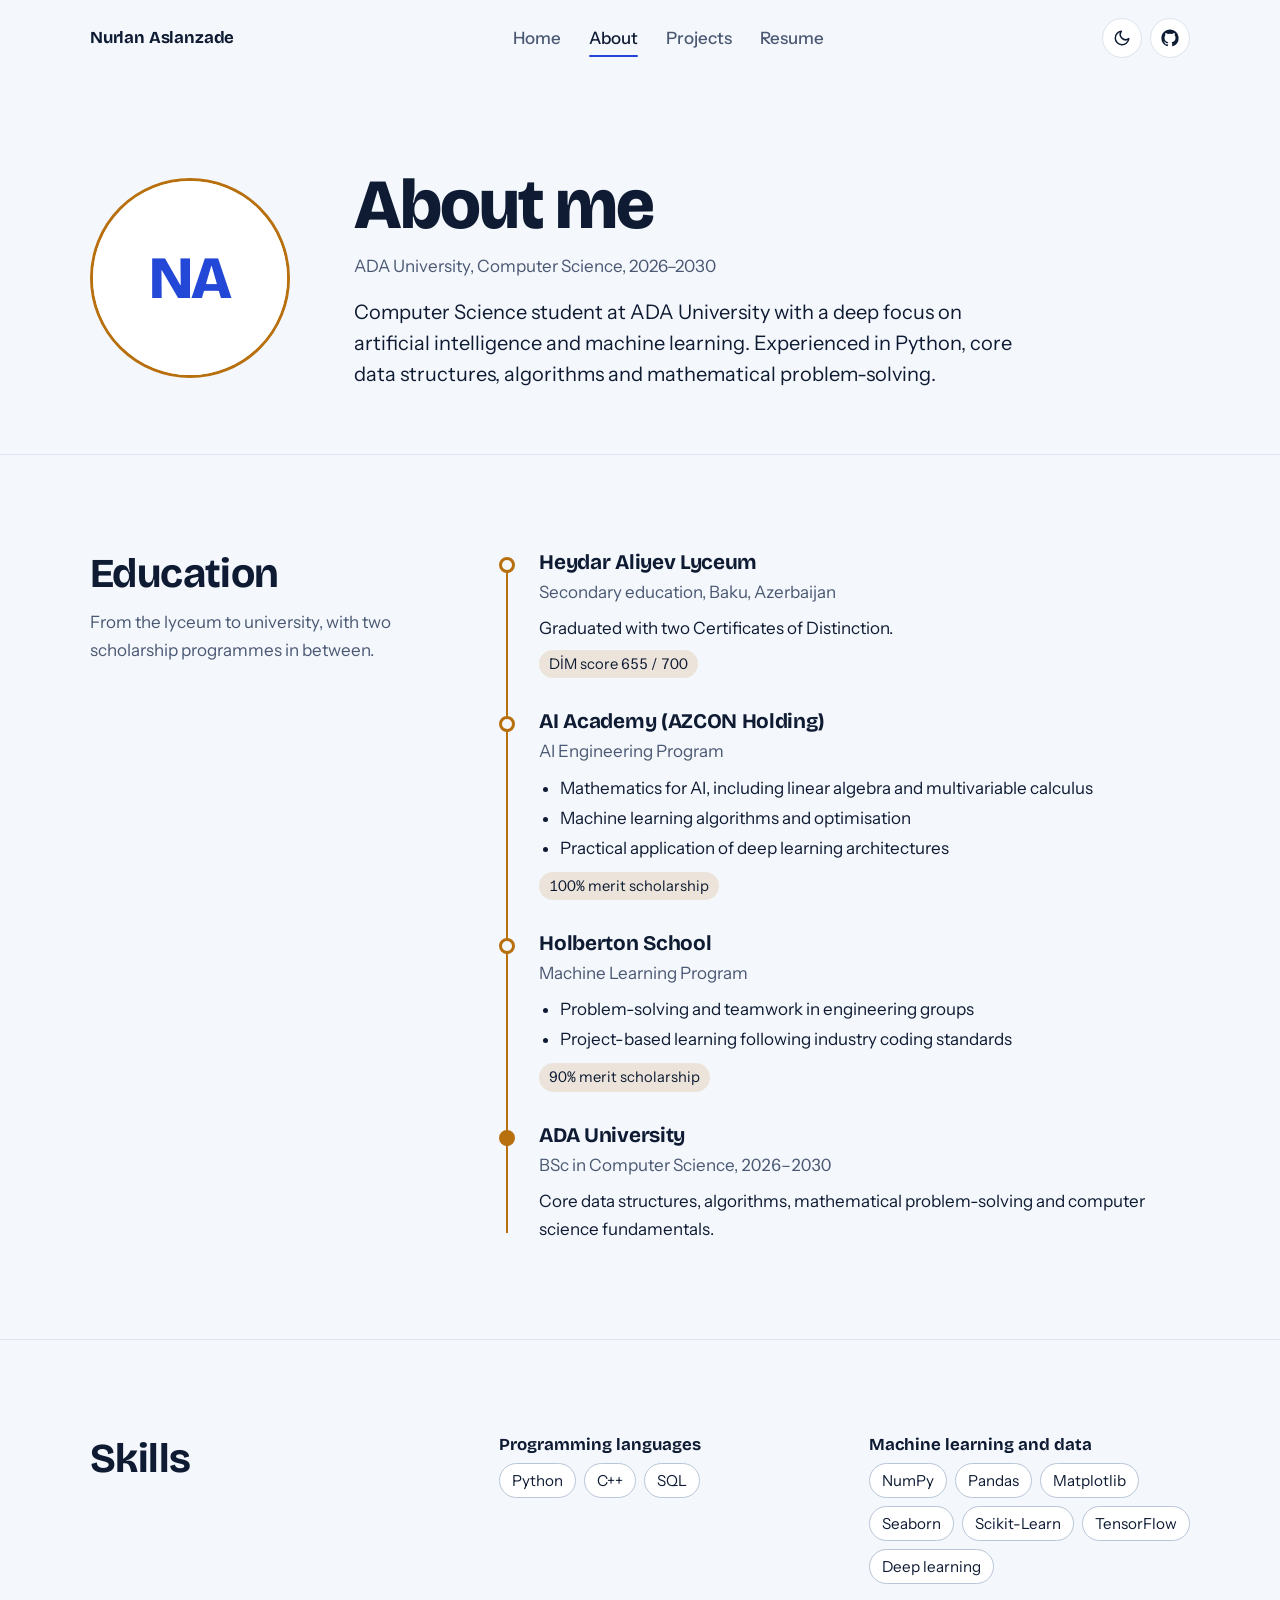
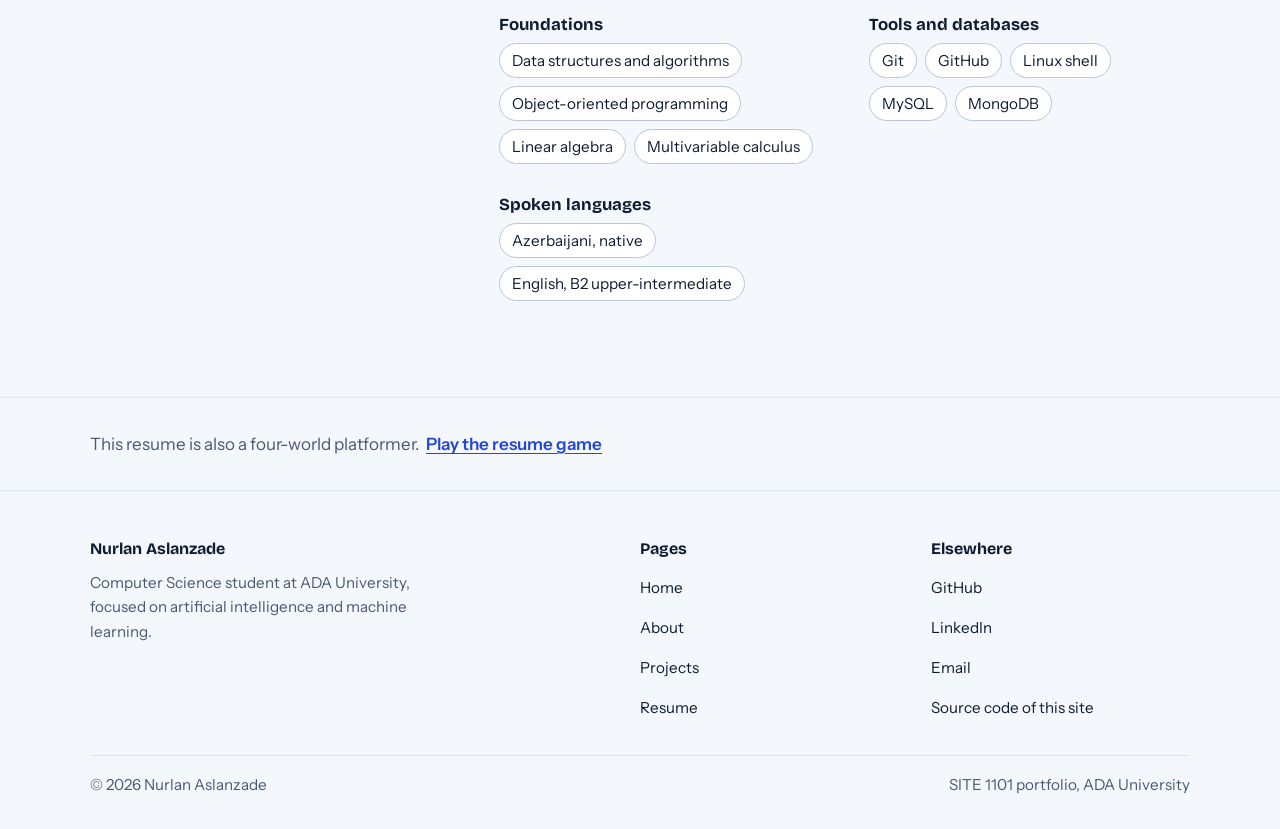
==== commit 5590b23a: "feat(about): Contour about page — timeline with honours as tags, skills (M5) Co-Authored-By: Claude " ====
--- a/about.html
+++ b/about.html
@@ -24,6 +24,7 @@
   <link rel="stylesheet" href="./assets/css/components.css">
   <link rel="stylesheet" href="./assets/css/responsive.css">
   <link rel="stylesheet" href="./assets/css/motion.css">
+  <link rel="stylesheet" href="./assets/css/pages/about.css">
   <script src="./assets/js/core/contour.js" defer></script>
 </head>
 <body>
@@ -38,7 +39,7 @@
           <li><a href="./index.html" class="nav-link">Home</a></li>
           <li><a href="./about.html" class="nav-link" aria-current="page">About</a></li>
           <li><a href="./projects.html" class="nav-link">Projects</a></li>
-          <li><a href="./resume-game.html" class="nav-link">Résumé</a></li>
+          <li><a href="./resume-game.html" class="nav-link">Resume</a></li>
         </ul>
       </nav>
       <div class="tools">
@@ -52,214 +53,80 @@
   </header>
 
   <!-- Main Content -->
-  <main id="main-content" class="page-main">
-    <div class="container container-narrow">
+  <main id="main-content" class="contour-main">
+    <section class="page-head about-head" aria-labelledby="about-title">
+      <div class="wrap">
+        <div class="photo">
+          <div class="fallback" aria-hidden="true"><span>NA</span></div>
+          <img data-photo src="./assets/images/profile.jpg" alt="Portrait of Nurlan Aslanzade" width="200" height="200">
+        </div>
+        <div>
+          <h1 id="about-title">About me</h1>
+          <p class="where">ADA University, Computer Science, 2026–2030</p>
+          <p class="intro">Computer Science student at ADA University with a deep focus on artificial intelligence and machine learning. Experienced in Python, core data structures, algorithms and mathematical problem-solving.</p>
+        </div>
+      </div>
+    </section>
 
-      <!-- Section: Biography & Narrative -->
-      <section class="section-header">
-        <span class="section-tag">Profile &amp; Overview</span>
-        <div class="profile-card-header">
-          <!-- Dedicated Profile Photograph Container -->
-          <div class="profile-avatar-frame" id="profile-avatar-container" role="img" aria-label="Nurlan Aslanzade Profile Representation">
-            <img src="./assets/images/profile.jpg"
-                 alt="Portrait of Nurlan Aslanzade"
-                 id="profile-avatar-img"
-                 class="profile-avatar-img"
-                 onload="this.style.display='block'; document.getElementById('profile-monogram-placeholder').style.display='none';"
-                 onerror="this.style.display='none'; document.getElementById('profile-monogram-placeholder').style.display='flex';">
-            <div id="profile-monogram-placeholder" class="profile-avatar-monogram" aria-hidden="true">
-              <span>NA</span>
-              <span class="profile-avatar-caption">Student</span>
-            </div>
-          </div>
-
-          <div style="flex: 1; min-width: 260px;">
-            <h1 class="section-title" style="margin-bottom: var(--space-2);">About Me</h1>
-            <p style="font-size: var(--font-size-sm); color: var(--color-accent); font-family: var(--font-mono); font-weight: 600; margin-bottom: var(--space-3);">
-              ADA University · Computer Science (2026–2030)
-            </p>
-            <p class="section-desc" style="font-size: var(--font-size-base); line-height: var(--line-height-relaxed);">
-              Motivated Computer Science student at ADA University with a deep focus on Artificial Intelligence and Machine Learning. Experienced in Python-based development, core data structures, algorithms, and mathematical problem-solving. Committed to establishing a rigorous theoretical foundation and deploying production-level machine learning models.
-            </p>
-          </div>
+    <section class="section" id="education" aria-labelledby="edu-title">
+      <div class="wrap split">
+        <div>
+          <h2 class="section-title" id="edu-title">Education</h2>
+          <p class="section-sub">From the lyceum to university, with two scholarship programmes in between.</p>
         </div>
-      </section>
-
-      <!-- Section: Education -->
-      <section style="margin-top: var(--space-12);">
-        <div class="section-header">
-          <span class="section-tag">Academic Background</span>
-          <h2 class="section-title">Education &amp; Specialized Programs</h2>
-        </div>
-
-        <div style="display: flex; flex-direction: column; gap: var(--space-6);">
-
-          <article class="card">
-            <div style="display: flex; justify-content: space-between; align-items: flex-start; flex-wrap: wrap; gap: var(--space-2); margin-bottom: var(--space-2);">
-              <h3 style="font-size: var(--font-size-xl);">ADA University</h3>
-              <span class="badge badge-accent">2026–2030</span>
-            </div>
-            <p style="color: var(--color-text-primary); font-weight: 600; margin-bottom: var(--space-2);">
-              Bachelor of Science in Computer Science
-            </p>
-            <p style="font-size: var(--font-size-sm);">
-              Undergraduate program centered on core data structures, algorithms, mathematical problem-solving, and computer science fundamentals.
-            </p>
-          </article>
-
-          <article class="card">
-            <div style="display: flex; justify-content: space-between; align-items: flex-start; flex-wrap: wrap; gap: var(--space-2); margin-bottom: var(--space-2);">
-              <h3 style="font-size: var(--font-size-xl);">AI Academy (AZCON Holding)</h3>
-              <span class="badge badge-success">100% Scholarship</span>
-            </div>
-            <p style="color: var(--color-text-primary); font-weight: 600; margin-bottom: var(--space-2);">
-              AI Engineering Program
-            </p>
-            <p style="font-size: var(--font-size-sm); margin-bottom: var(--space-3);">
-              Intensive training covering key mathematical and computational aspects of artificial intelligence:
-            </p>
-            <ul style="padding-left: var(--space-5); list-style: disc; font-size: var(--font-size-sm); color: var(--color-text-secondary); line-height: 1.6;">
+        <ol class="path">
+          <li>
+            <h3>Heydar Aliyev Lyceum</h3>
+            <p class="meta">Secondary education, Baku, Azerbaijan</p>
+            <p>Graduated with two Certificates of Distinction.</p>
+            <span class="tag">DİM score 655 / 700</span>
+          </li>
+          <li>
+            <h3>AI Academy (AZCON Holding)</h3>
+            <p class="meta">AI Engineering Program</p>
+            <ul class="topics">
               <li>Mathematics for AI, including linear algebra and multivariable calculus</li>
-              <li>Machine learning algorithms and optimization</li>
+              <li>Machine learning algorithms and optimisation</li>
               <li>Practical application of deep learning architectures</li>
             </ul>
-          </article>
+            <span class="tag">100% merit scholarship</span>
+          </li>
+          <li>
+            <h3>Holberton School</h3>
+            <p class="meta">Machine Learning Program</p>
+            <ul class="topics">
+              <li>Problem-solving and teamwork in engineering groups</li>
+              <li>Project-based learning following industry coding standards</li>
+            </ul>
+            <span class="tag">90% merit scholarship</span>
+          </li>
+          <li class="now">
+            <h3>ADA University</h3>
+            <p class="meta">BSc in Computer Science, 2026–2030</p>
+            <p>Core data structures, algorithms, mathematical problem-solving and computer science fundamentals.</p>
+          </li>
+        </ol>
+      </div>
+    </section>
 
-          <article class="card">
-            <div style="display: flex; justify-content: space-between; align-items: flex-start; flex-wrap: wrap; gap: var(--space-2); margin-bottom: var(--space-2);">
-              <h3 style="font-size: var(--font-size-xl);">Holberton School</h3>
-              <span class="badge badge-success">90% Scholarship</span>
-            </div>
-            <p style="color: var(--color-text-primary); font-weight: 600; margin-bottom: var(--space-2);">
-              Machine Learning Program
-            </p>
-            <p style="font-size: var(--font-size-sm); margin-bottom: var(--space-3);">
-              Collaborative, project-based engineering program emphasizing:
-            </p>
-            <ul style="padding-left: var(--space-5); list-style: disc; font-size: var(--font-size-sm); color: var(--color-text-secondary); line-height: 1.6;">
-              <li>Problem-solving and teamwork in engineering groups</li>
-              <li>Project-based learning adhering to industry coding standards</li>
-            </ul>
-          </article>
+    <section class="section" id="skills" aria-labelledby="skills-title">
+      <div class="wrap split">
+        <div><h2 class="section-title" id="skills-title">Skills</h2></div>
+        <div class="kit">
+          <div><h3>Programming languages</h3><ul><li>Python</li><li>C++</li><li>SQL</li></ul></div>
+          <div><h3>Machine learning and data</h3><ul><li>NumPy</li><li>Pandas</li><li>Matplotlib</li><li>Seaborn</li><li>Scikit-Learn</li><li>TensorFlow</li><li>Deep learning</li></ul></div>
+          <div><h3>Foundations</h3><ul><li>Data structures and algorithms</li><li>Object-oriented programming</li><li>Linear algebra</li><li>Multivariable calculus</li></ul></div>
+          <div><h3>Tools and databases</h3><ul><li>Git</li><li>GitHub</li><li>Linux shell</li><li>MySQL</li><li>MongoDB</li></ul></div>
+          <div><h3>Spoken languages</h3><ul><li>Azerbaijani, native</li><li>English, B2 upper-intermediate</li></ul></div>
+        </div>
+      </div>
+    </section>
 
-          <article class="card">
-            <div style="display: flex; justify-content: space-between; align-items: flex-start; flex-wrap: wrap; gap: var(--space-2); margin-bottom: var(--space-2);">
-              <h3 style="font-size: var(--font-size-xl);">Heydar Aliyev Lyceum</h3>
-              <span class="badge">Baku, Azerbaijan</span>
-            </div>
-            <p style="color: var(--color-text-primary); font-weight: 600; margin-bottom: var(--space-2);">
-              Secondary Education &amp; Academic Honors
-            </p>
-            <ul style="padding-left: var(--space-5); list-style: disc; font-size: var(--font-size-sm); color: var(--color-text-secondary); line-height: 1.6;">
-              <li>State Examination Center (DİM) score: <strong>655 / 700</strong></li>
-              <li>Graduated with <strong>two Certificates of Distinction</strong></li>
-            </ul>
-          </article>
-
-        </div>
-      </section>
-
-      <!-- Section: Honors & Awards -->
-      <section id="honors" style="margin-top: var(--space-12);">
-        <div class="section-header">
-          <span class="section-tag">Recognitions</span>
-          <h2 class="section-title">Honors &amp; Awards</h2>
-        </div>
-
-        <div style="display: grid; grid-template-columns: repeat(auto-fit, minmax(240px, 1fr)); gap: var(--space-4);">
-          
-          <div class="card" style="padding: var(--space-5);">
-            <span class="badge badge-success" style="margin-bottom: var(--space-2);">Merit Award</span>
-            <h4 style="margin-bottom: var(--space-1);">100% Scholarship</h4>
-            <p style="font-size: var(--font-size-sm); color: var(--color-text-muted);">AI Academy (AZCON Holding)</p>
-            <p style="font-size: var(--font-size-xs); margin-top: var(--space-2);">Awarded full merit scholarship for the AI Engineering Program.</p>
-          </div>
-
-          <div class="card" style="padding: var(--space-5);">
-            <span class="badge badge-success" style="margin-bottom: var(--space-2);">Merit Award</span>
-            <h4 style="margin-bottom: var(--space-1);">90% Scholarship</h4>
-            <p style="font-size: var(--font-size-sm); color: var(--color-text-muted);">Holberton School</p>
-            <p style="font-size: var(--font-size-xs); margin-top: var(--space-2);">Awarded competitive merit scholarship for Machine Learning curriculum.</p>
-          </div>
-
-          <div class="card" style="padding: var(--space-5);">
-            <span class="badge badge-accent" style="margin-bottom: var(--space-2);">Distinction</span>
-            <h4 style="margin-bottom: var(--space-1);">DİM 655 / 700</h4>
-            <p style="font-size: var(--font-size-sm); color: var(--color-text-muted);">State Examination Center</p>
-            <p style="font-size: var(--font-size-xs); margin-top: var(--space-2);">Graduated with two Certificates of Distinction from Heydar Aliyev Lyceum.</p>
-          </div>
-
-        </div>
-      </section>
-
-      <!-- Section: Technical Skills -->
-      <section style="margin-top: var(--space-12);">
-        <div class="section-header">
-          <span class="section-tag">Verified Competencies</span>
-          <h2 class="section-title">Technical &amp; Language Skills</h2>
-        </div>
-
-        <div style="display: flex; flex-direction: column; gap: var(--space-6);">
-
-          <div class="card">
-            <h4 style="margin-bottom: var(--space-3); font-size: var(--font-size-base);">Programming Languages</h4>
-            <div class="tag-list">
-              <span class="tech-tag">Python</span>
-              <span class="tech-tag">C++</span>
-              <span class="tech-tag">SQL</span>
-            </div>
-          </div>
-
-          <div class="card">
-            <h4 style="margin-bottom: var(--space-3); font-size: var(--font-size-base);">AI &amp; Data Science</h4>
-            <div class="tag-list">
-              <span class="tech-tag">NumPy</span>
-              <span class="tech-tag">Pandas</span>
-              <span class="tech-tag">Matplotlib</span>
-              <span class="tech-tag">Seaborn</span>
-              <span class="tech-tag">Scikit-Learn</span>
-              <span class="tech-tag">TensorFlow</span>
-              <span class="tech-tag">Deep Learning</span>
-            </div>
-          </div>
-
-          <div class="card">
-            <h4 style="margin-bottom: var(--space-3); font-size: var(--font-size-base);">Computer Science &amp; Mathematics Fundamentals</h4>
-            <div class="tag-list">
-              <span class="tech-tag">Data Structures &amp; Algorithms</span>
-              <span class="tech-tag">Object-Oriented Programming (OOP)</span>
-              <span class="tech-tag">Linear Algebra</span>
-              <span class="tech-tag">Multivariable Calculus</span>
-            </div>
-          </div>
-
-          <div class="card">
-            <h4 style="margin-bottom: var(--space-3); font-size: var(--font-size-base);">Tools &amp; Databases</h4>
-            <div class="tag-list">
-              <span class="tech-tag">Git</span>
-              <span class="tech-tag">GitHub</span>
-              <span class="tech-tag">Linux Shell</span>
-              <span class="tech-tag">MySQL</span>
-              <span class="tech-tag">MongoDB</span>
-            </div>
-          </div>
-
-          <div class="card">
-            <h4 style="margin-bottom: var(--space-3); font-size: var(--font-size-base);">Spoken Languages</h4>
-            <div style="display: flex; gap: var(--space-6); flex-wrap: wrap; font-size: var(--font-size-sm);">
-              <div>
-                <strong>Azerbaijani:</strong> <span style="color: var(--color-text-muted);">Native</span>
-              </div>
-              <div>
-                <strong>English:</strong> <span style="color: var(--color-text-muted);">B2 / Upper-Intermediate</span>
-              </div>
-            </div>
-          </div>
-
-        </div>
-      </section>
-
-    </div>
+    <aside class="game-link" aria-label="Playable resume">
+      <div class="wrap">
+        <p>This resume is also a four-world platformer. <a href="./resume-game.html#game">Play the resume game</a></p>
+      </div>
+    </aside>
   </main>
 
   <!-- Global Footer -->
@@ -276,7 +143,7 @@
             <li><a href="./index.html">Home</a></li>
             <li><a href="./about.html">About</a></li>
             <li><a href="./projects.html">Projects</a></li>
-            <li><a href="./resume-game.html">Résumé</a></li>
+            <li><a href="./resume-game.html">Resume</a></li>
           </ul>
         </div>
         <div>
--- a/assets/css/pages/about.css
+++ b/assets/css/pages/about.css
@@ -0,0 +1,68 @@
+/* =====================================================================
+   about.css - About page (Contour, M5). Loaded after motion.css.
+   Ported from prototypes/contour-about.html + contour/contour.css.
+   Sections: 1 content base · 2 page head · 3 education path
+             4 skills · 5 game link · 6 responsive
+   ===================================================================== */
+
+/* ---------- 1. Content base for Contour pages (same block as home.css) ---------- */
+:where(.contour-main) p { color: var(--ink); line-height: inherit; }
+:where(.contour-main) :is(h1, h2, h3) { line-height: 1.12; letter-spacing: -0.015em; }
+:where(.contour-main) a:where(:not(.btn)) { color: var(--accent); text-decoration: underline; text-underline-offset: 3px; }
+
+.section { padding: var(--section) 0; border-top: 1px solid var(--rule); }
+.split { display: grid; grid-template-columns: minmax(0, 4fr) minmax(0, 8fr); gap: clamp(var(--s-5), 5vw, var(--s-8)); }
+.section-title { font-size: var(--t-h2); font-weight: 700; margin-bottom: var(--s-3); }
+.section-sub { color: var(--muted); max-width: 34ch; }
+.contour-main .meta { color: var(--muted); }
+
+/* ---------- 2. Page head with photo ---------- */
+.page-head { padding: clamp(var(--s-7), 7vw, var(--s-9)) 0 clamp(var(--s-6), 5vw, var(--s-8)); position: relative; overflow: hidden; }
+.page-head h1 { font-size: var(--t-h1); font-weight: 800; letter-spacing: -0.03em; margin-bottom: var(--s-4); }
+.page-head .intro { font-size: var(--t-lead); line-height: 1.55; max-width: 52ch; }
+.about-head .wrap {
+  position: relative; display: grid; grid-template-columns: auto minmax(0, 1fr);
+  gap: clamp(var(--s-5), 5vw, var(--s-8)); align-items: center;
+}
+.about-head .photo { --size: 200px; }
+.about-head h1 { margin-bottom: var(--s-2); }
+.contour-main .about-head .where { color: var(--muted); margin-bottom: var(--s-4); }
+
+/* Photo slot without JavaScript: until profile.jpg exists, a broken image's alt text
+   would print over the initials. Hide that text; a real photo still covers the fallback. */
+.photo img { color: transparent; font-size: 0; }
+
+/* ---------- 3. Education: the same path as Home, with honours as tags (A4) ---------- */
+.path { list-style: none; position: relative; }
+.path::before { content: ""; position: absolute; left: 7px; top: 10px; bottom: 10px; width: 2px; background: var(--marker); }
+.path > li { position: relative; padding: 0 0 var(--s-6) 40px; }
+.path > li:last-child { padding-bottom: 0; }
+.path > li::before {
+  content: ""; position: absolute; left: 0; top: 6px; width: 16px; height: 16px; border-radius: 50%;
+  background: var(--bg); border: 3px solid var(--marker);
+}
+.path > li.now::before { background: var(--marker); }
+.path h3 { font-size: 1.3rem; font-weight: 700; margin-bottom: var(--s-1); }
+.path .meta { margin-bottom: var(--s-2); }
+.path p { max-width: var(--measure); }
+.path ul.topics { list-style: disc; padding-left: 1.2em; margin-top: var(--s-2); max-width: var(--measure); }
+.path ul.topics li { margin-bottom: 2px; }
+
+/* ---------- 4. Skills ---------- */
+.kit { display: grid; grid-template-columns: repeat(2, minmax(0, 1fr)); gap: var(--s-6) var(--s-7); }
+.kit h3 { font-size: 1.05rem; font-weight: 700; margin-bottom: var(--s-2); letter-spacing: 0; }
+.kit ul { list-style: none; display: flex; flex-wrap: wrap; gap: var(--s-2); }
+.kit li { padding: 4px 12px; border: 1px solid var(--rule-strong); border-radius: 999px; font-size: 0.95rem; background: var(--surface); }
+
+/* ---------- 5. Game link: one line on inner pages (B2) ---------- */
+.game-link { border-top: 1px solid var(--rule); padding: var(--s-6) 0; }
+.contour-main .game-link p { color: var(--muted); }
+.game-link a { font-weight: 600; margin-left: var(--s-1); }
+
+/* ---------- 6. Responsive ---------- */
+@media (max-width: 720px) {
+  .split { grid-template-columns: minmax(0, 1fr); }
+  .about-head .wrap { grid-template-columns: minmax(0, 1fr); }
+  .about-head .photo { --size: 144px; }
+  .kit { grid-template-columns: minmax(0, 1fr); }
+}
